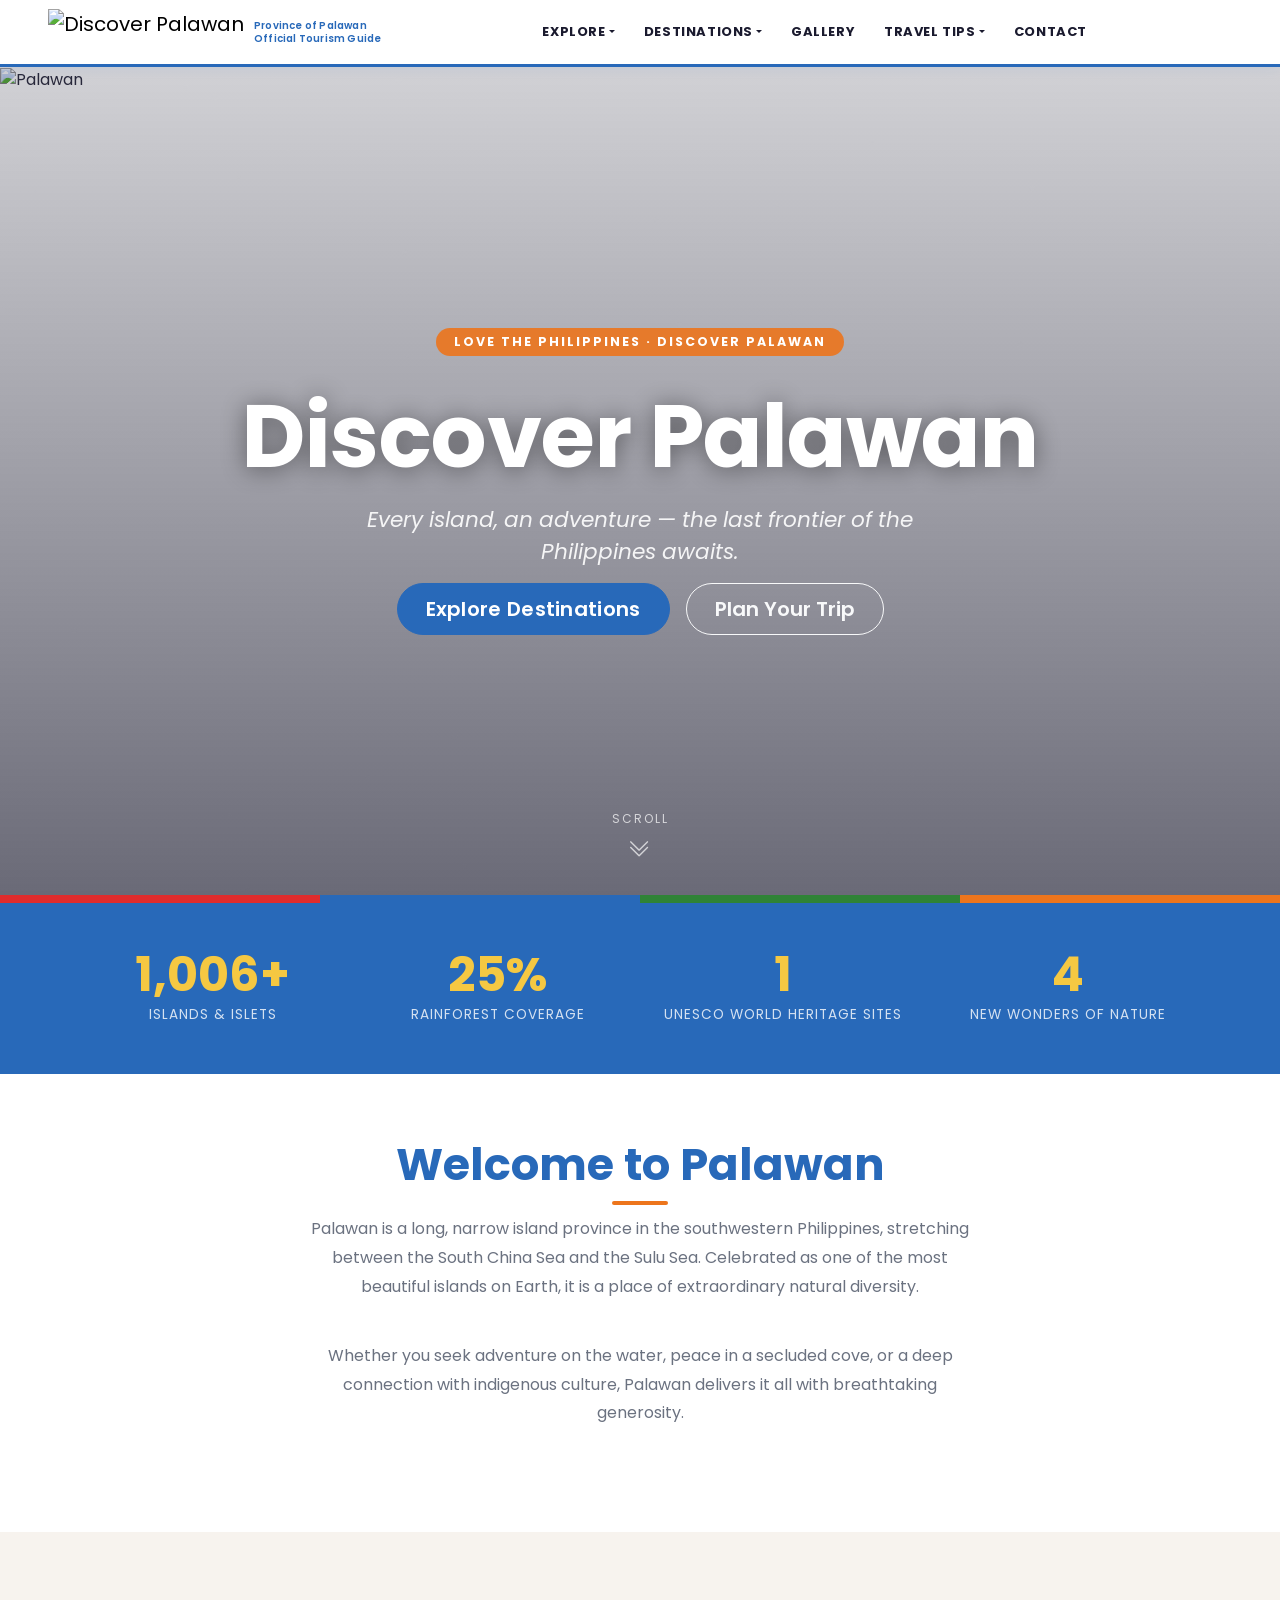
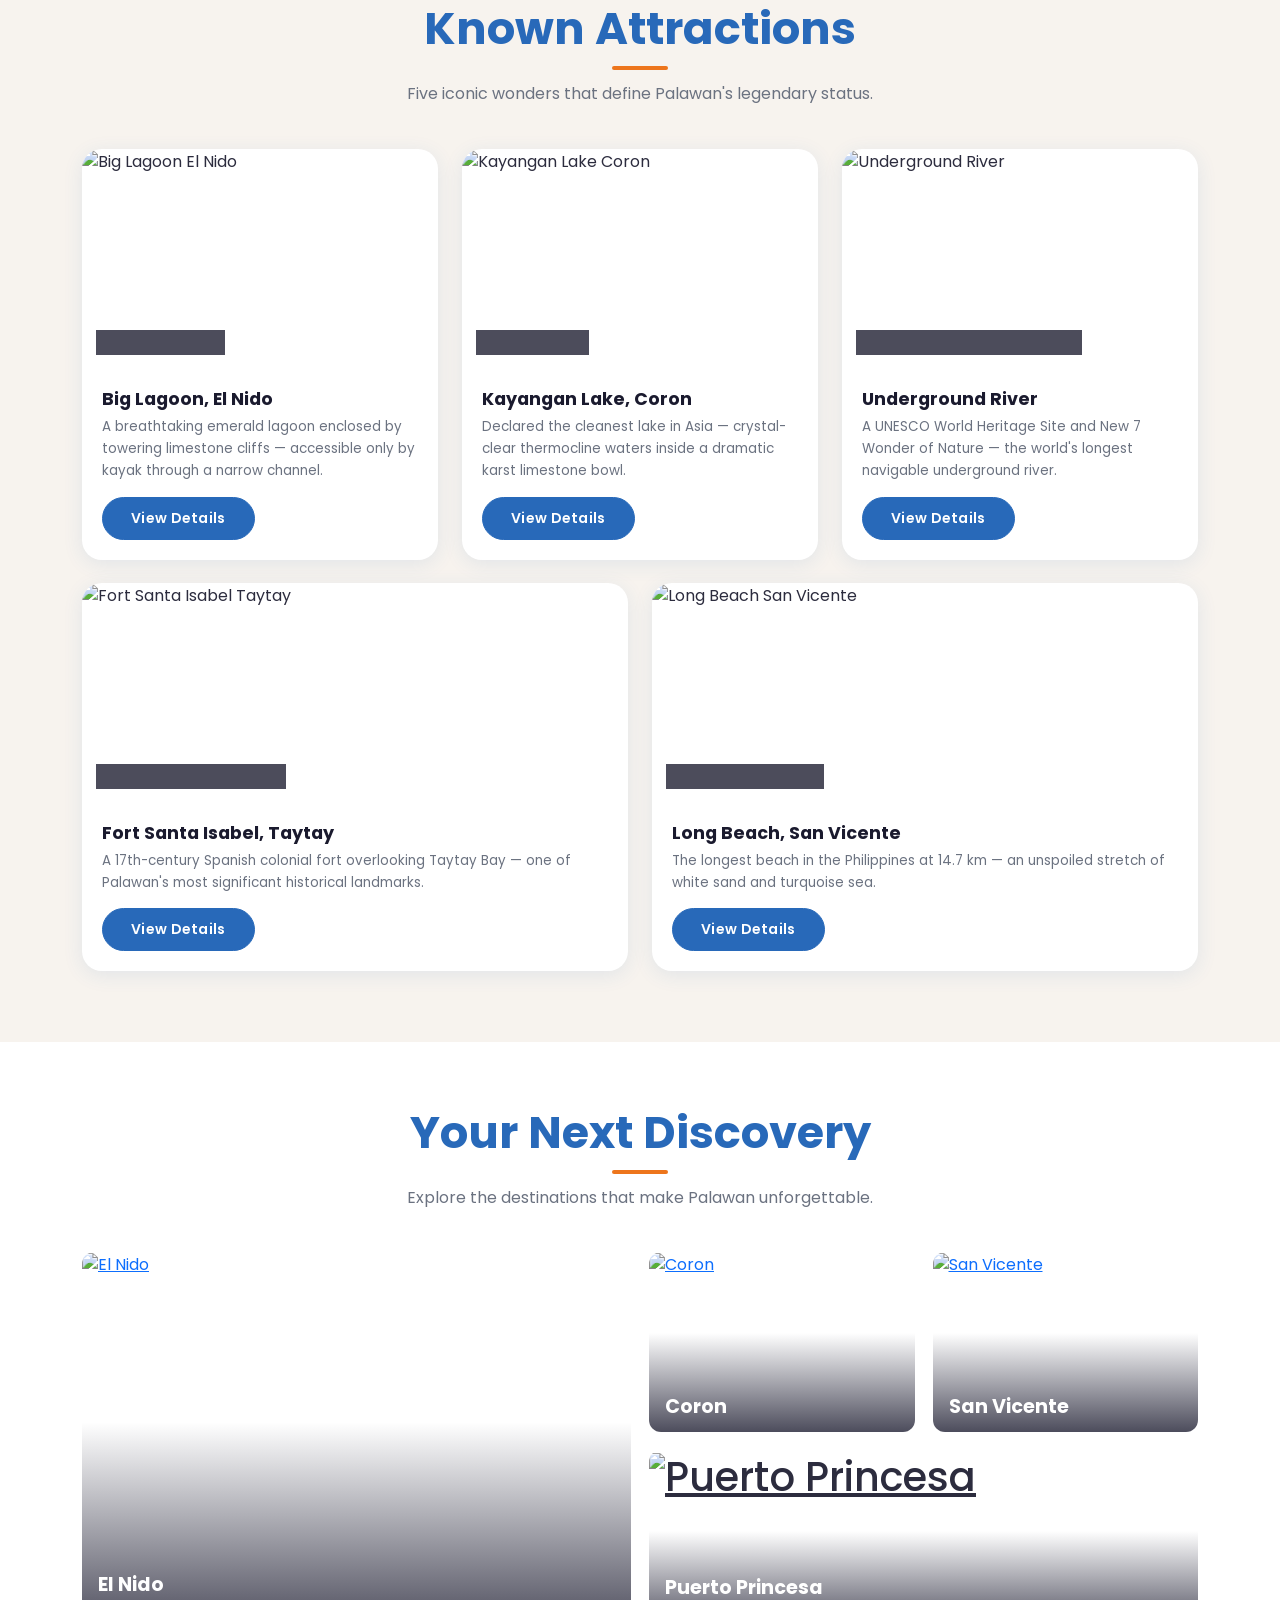
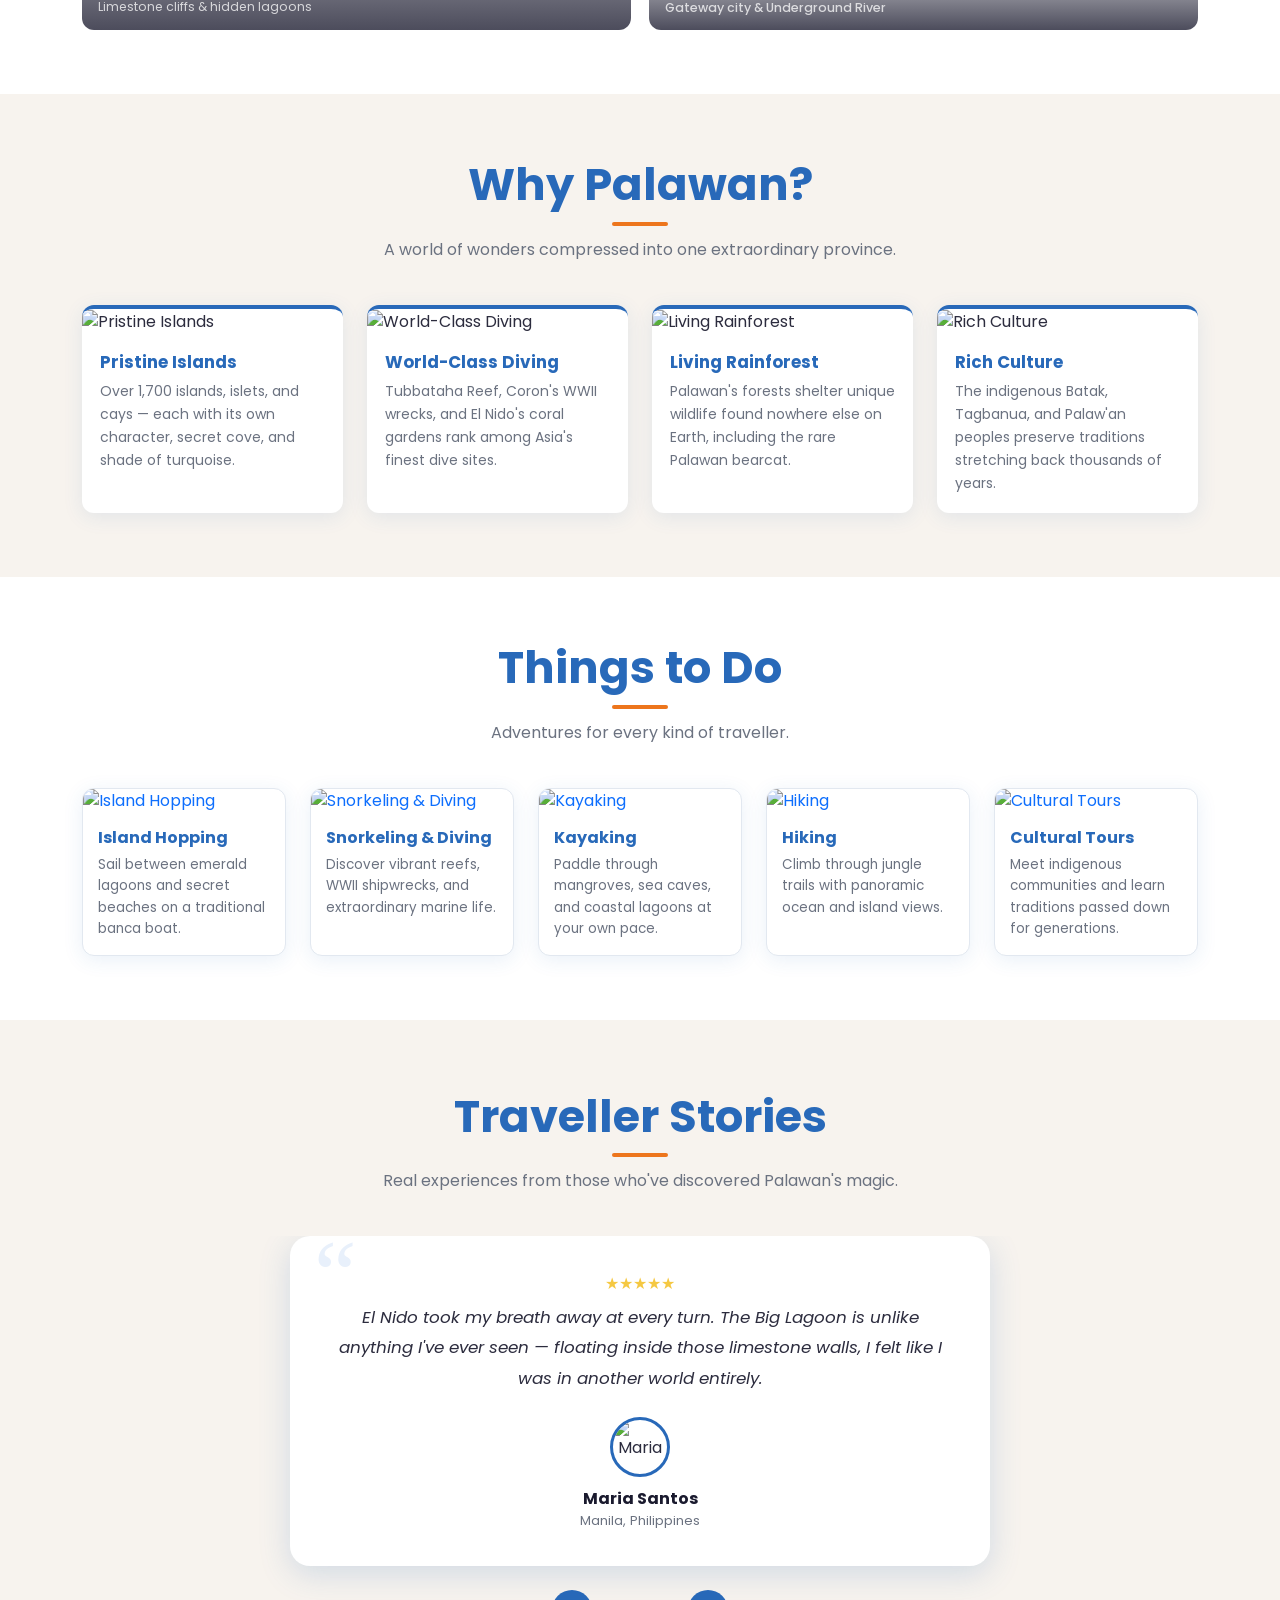
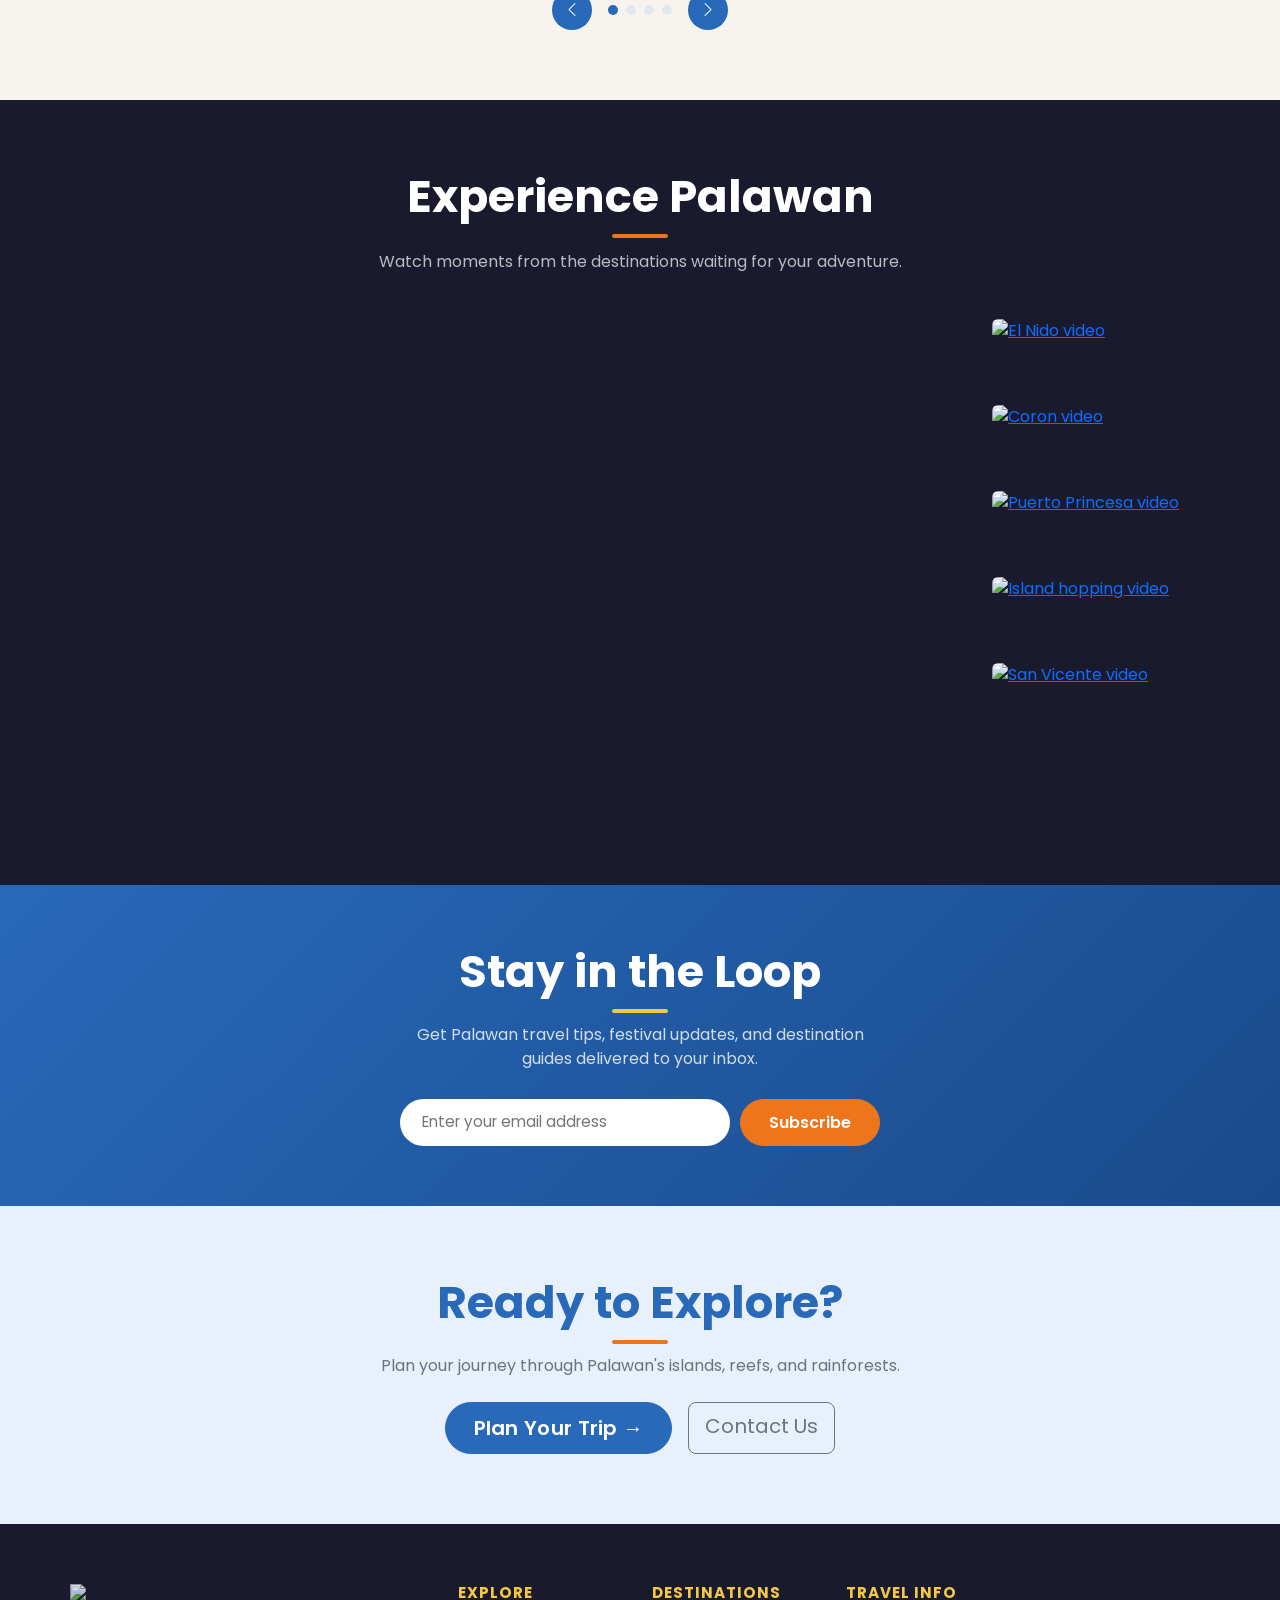
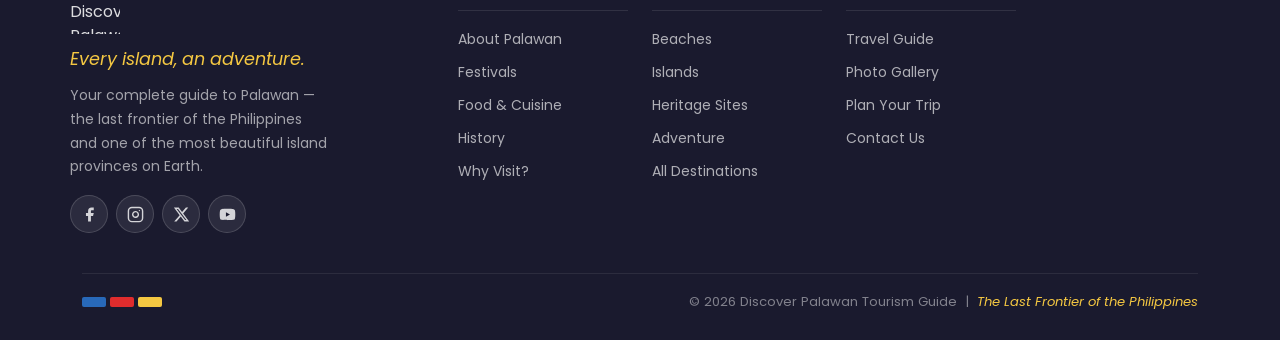
==== index.html @ 5097a426 "ver1 palawan website a static palawan tourism website using bootstrap, css, and js" ====
<!DOCTYPE html>
<html lang="en">
<head>
    <meta charset="UTF-8">
    <meta name="viewport" content="width=device-width, initial-scale=1">
    <meta name="description" content="Discover Palawan — Every island, an adventure. The last frontier of the Philippines.">
    <title>Home — Discover Palawan</title>
    <link rel="icon" type="image/png" href="images/logo.png">
    <!-- Bootstrap 5 -->
    <link href="https://cdn.jsdelivr.net/npm/bootstrap@5.3.3/dist/css/bootstrap.min.css" rel="stylesheet">
    <!-- Bootstrap Icons -->
    <link href="https://cdn.jsdelivr.net/npm/bootstrap-icons@1.11.3/font/bootstrap-icons.min.css" rel="stylesheet">
    <!-- Custom CSS -->
    <link rel="stylesheet" href="css/style.css">
</head>
<body data-page="home">

<!-- Scroll Progress -->
<div id="scroll-progress"></div>

<!-- Loading Screen -->
<div id="page-loader">
    <div class="loader-logo"></div>
    <div class="loader-text">Loading Palawan...</div>
</div>

<!-- Navbar -->
<div id="navbar-placeholder"></div>

<!-- HERO -->
<header class="hero-section" id="home">
    <canvas id="particle-canvas"></canvas>
    <img src="images/header.jpg" alt="Palawan" class="hero-img hero-img-parallax">
    <div class="hero-overlay" style="z-index:3;">
        <span class="hero-slogan">Love the Philippines · Discover Palawan</span>
        <h1>Discover Palawan</h1>
        <p class="hero-subtitle"><em>Every island, an adventure — the last frontier of the Philippines awaits.</em></p>
        <div class="hero-btns d-flex flex-wrap justify-content-center gap-3">
            <a href="destinations.html" class="btn btn-primary btn-lg">Explore Destinations</a>
            <a href="plan-your-trip.html" class="btn btn-outline-light btn-lg">Plan Your Trip</a>
        </div>
    </div>
    <div class="scroll-indicator" style="z-index:3;">
        <span>Scroll</span>
        <i class="bi bi-chevron-double-down"></i>
    </div>
</header>

<div class="pattern-banner"></div>

<!-- STATS -->
<section class="stats-section">
    <div class="container">
        <div class="row g-4">
            <div class="col-6 col-md-3 stat-item fade-in">
                <div class="stat-number"><span class="counter" data-target="1700" data-suffix="+">0</span></div>
                <div class="stat-label">Islands &amp; Islets</div>
            </div>
            <div class="col-6 col-md-3 stat-item fade-in delay-1">
                <div class="stat-number"><span class="counter" data-target="44" data-suffix="%">0</span></div>
                <div class="stat-label">Rainforest Coverage</div>
            </div>
            <div class="col-6 col-md-3 stat-item fade-in delay-2">
                <div class="stat-number"><span class="counter" data-target="2" data-suffix="">0</span></div>
                <div class="stat-label">UNESCO World Heritage Sites</div>
            </div>
            <div class="col-6 col-md-3 stat-item fade-in delay-3">
                <div class="stat-number"><span class="counter" data-target="7" data-suffix="">0</span></div>
                <div class="stat-label">New Wonders of Nature</div>
            </div>
        </div>
    </div>
</section>

<!-- WELCOME -->
<section class="py-5" id="welcome">
    <div class="container py-3">
        <h2 class="section-title slide-up">Welcome to Palawan</h2>
        <p class="section-intro slide-up delay-1">Palawan is a long, narrow island province in the southwestern Philippines, stretching between the South China Sea and the Sulu Sea. Celebrated as one of the most beautiful islands on Earth, it is a place of extraordinary natural diversity.</p>
        <p class="section-intro slide-up delay-2">Whether you seek adventure on the water, peace in a secluded cove, or a deep connection with indigenous culture, Palawan delivers it all with breathtaking generosity.</p>
    </div>
</section>

<!-- KNOWN ATTRACTIONS -->
<section class="attractions-section bg-sand">
    <div class="container">
        <h2 class="section-title slide-up">Known Attractions</h2>
        <p class="section-intro slide-up delay-1">Five iconic wonders that define Palawan's legendary status.</p>
        <div class="row g-4">
            <div class="col-sm-6 col-lg-4 fade-in">
                <div class="attraction-carousel-card tilt-card">
                    <div class="ac-img"><img src="images/el_nido.jpg" alt="Big Lagoon El Nido" loading="lazy"><span class="ac-tag">Island · El Nido</span></div>
                    <div class="ac-body">
                        <h3>Big Lagoon, El Nido</h3>
                        <p>A breathtaking emerald lagoon enclosed by towering limestone cliffs — accessible only by kayak through a narrow channel.</p>
                        <a href="destinations.html" class="btn btn-primary btn-sm">View Details</a>
                    </div>
                </div>
            </div>
            <div class="col-sm-6 col-lg-4 fade-in delay-1">
                <div class="attraction-carousel-card tilt-card">
                    <div class="ac-img"><img src="images/coron.avif" alt="Kayangan Lake Coron" loading="lazy"><span class="ac-tag">Lake · Coron</span></div>
                    <div class="ac-body">
                        <h3>Kayangan Lake, Coron</h3>
                        <p>Declared the cleanest lake in Asia — crystal-clear thermocline waters inside a dramatic karst limestone bowl.</p>
                        <a href="destinations.html" class="btn btn-primary btn-sm">View Details</a>
                    </div>
                </div>
            </div>
            <div class="col-sm-6 col-lg-4 fade-in delay-2">
                <div class="attraction-carousel-card tilt-card">
                    <div class="ac-img"><img src="images/puerto_princesa.webp" alt="Underground River" loading="lazy"><span class="ac-tag">Adventure · Puerto Princesa</span></div>
                    <div class="ac-body">
                        <h3>Underground River</h3>
                        <p>A UNESCO World Heritage Site and New 7 Wonder of Nature — the world's longest navigable underground river.</p>
                        <a href="destinations.html" class="btn btn-primary btn-sm">View Details</a>
                    </div>
                </div>
            </div>
            <div class="col-sm-6 col-lg-6 fade-in delay-1">
                <div class="attraction-carousel-card tilt-card">
                    <div class="ac-img"><img src="images/taytay.webp" alt="Fort Santa Isabel Taytay" loading="lazy"><span class="ac-tag">Historical Site · Taytay</span></div>
                    <div class="ac-body">
                        <h3>Fort Santa Isabel, Taytay</h3>
                        <p>A 17th-century Spanish colonial fort overlooking Taytay Bay — one of Palawan's most significant historical landmarks.</p>
                        <a href="destinations.html" class="btn btn-primary btn-sm">View Details</a>
                    </div>
                </div>
            </div>
            <div class="col-sm-6 col-lg-6 fade-in delay-2">
                <div class="attraction-carousel-card tilt-card">
                    <div class="ac-img"><img src="images/san_vicente.jpg" alt="Long Beach San Vicente" loading="lazy"><span class="ac-tag">Beach · San Vicente</span></div>
                    <div class="ac-body">
                        <h3>Long Beach, San Vicente</h3>
                        <p>The longest beach in the Philippines at 14.7 km — an unspoiled stretch of white sand and turquoise sea.</p>
                        <a href="destinations.html" class="btn btn-primary btn-sm">View Details</a>
                    </div>
                </div>
            </div>
        </div>
    </div>
</section>

<!-- FEATURED GRID -->
<section class="py-5" id="featured">
    <div class="container py-3">
        <h2 class="section-title slide-up">Your Next Discovery</h2>
        <p class="section-intro slide-up delay-1">Explore the destinations that make Palawan unforgettable.</p>
        <div class="featured-grid">
            <a href="destinations.html" class="feat-card big">
                <img src="images/el_nido.jpg" alt="El Nido">
                <div class="card-text"><h3>El Nido</h3><span>Limestone cliffs &amp; hidden lagoons</span></div>
            </a>
            <a href="destinations.html" class="feat-card medium v1">
                <img src="images/coron.avif" alt="Coron">
                <div class="card-text"><h3>Coron</h3></div>
            </a>
            <a href="destinations.html" class="feat-card medium v2">
                <img src="images/san_vicente.jpg" alt="San Vicente">
                <div class="card-text"><h3>San Vicente</h3></div>
            </a>
            <a href="destinations.html" class="feat-card horizontal h1">
                <img src="images/puerto_princesa.webp" alt="Puerto Princesa">
                <div class="card-text"><h3>Puerto Princesa</h3><span>Gateway city &amp; Underground River</span></div>
            </a>
        </div>
    </div>
</section>

<!-- WHY PALAWAN -->
<section class="py-5 bg-sand" id="highlights">
    <div class="container py-3">
        <h2 class="section-title slide-up">Why Palawan?</h2>
        <p class="section-intro slide-up delay-1">A world of wonders compressed into one extraordinary province.</p>
        <div class="row g-4">
            <div class="col-sm-6 col-lg-3 fade-in"><div class="highlight-card"><img src="images/island.jpg" alt="Pristine Islands" loading="lazy"><div class="hc-body"><h3>Pristine Islands</h3><p>Over 1,700 islands, islets, and cays — each with its own character, secret cove, and shade of turquoise.</p></div></div></div>
            <div class="col-sm-6 col-lg-3 fade-in delay-1"><div class="highlight-card"><img src="images/diving.webp" alt="World-Class Diving" loading="lazy"><div class="hc-body"><h3>World-Class Diving</h3><p>Tubbataha Reef, Coron's WWII wrecks, and El Nido's coral gardens rank among Asia's finest dive sites.</p></div></div></div>
            <div class="col-sm-6 col-lg-3 fade-in delay-2"><div class="highlight-card"><img src="images/rainforest.jpg" alt="Living Rainforest" loading="lazy"><div class="hc-body"><h3>Living Rainforest</h3><p>Palawan's forests shelter unique wildlife found nowhere else on Earth, including the rare Palawan bearcat.</p></div></div></div>
            <div class="col-sm-6 col-lg-3 fade-in delay-3"><div class="highlight-card"><img src="images/culture.jpg" alt="Rich Culture" loading="lazy"><div class="hc-body"><h3>Rich Culture</h3><p>The indigenous Batak, Tagbanua, and Palaw'an peoples preserve traditions stretching back thousands of years.</p></div></div></div>
        </div>
    </div>
</section>

<!-- ACTIVITIES -->
<section class="py-5" id="activities">
    <div class="container py-3">
        <h2 class="section-title slide-up">Things to Do</h2>
        <p class="section-intro slide-up delay-1">Adventures for every kind of traveller.</p>
        <div class="row g-4">
            <div class="col-6 col-md-4 col-lg fade-in"><a href="destinations.html?filter=Adventure" class="activity-card"><img src="images/island_hopping.jpg" alt="Island Hopping" loading="lazy"><div class="ac-body"><h3>Island Hopping</h3><p>Sail between emerald lagoons and secret beaches on a traditional banca boat.</p></div></a></div>
            <div class="col-6 col-md-4 col-lg fade-in delay-1"><a href="destinations.html?filter=Adventure" class="activity-card"><img src="images/diving.avif" alt="Snorkeling &amp; Diving" loading="lazy"><div class="ac-body"><h3>Snorkeling &amp; Diving</h3><p>Discover vibrant reefs, WWII shipwrecks, and extraordinary marine life.</p></div></a></div>
            <div class="col-6 col-md-4 col-lg fade-in delay-2"><a href="destinations.html?filter=Adventure" class="activity-card"><img src="images/kayaking.webp" alt="Kayaking" loading="lazy"><div class="ac-body"><h3>Kayaking</h3><p>Paddle through mangroves, sea caves, and coastal lagoons at your own pace.</p></div></a></div>
            <div class="col-6 col-md-4 col-lg fade-in delay-3"><a href="destinations.html?filter=Mountain" class="activity-card"><img src="images/hiking.webp" alt="Hiking" loading="lazy"><div class="ac-body"><h3>Hiking</h3><p>Climb through jungle trails with panoramic ocean and island views.</p></div></a></div>
            <div class="col-6 col-md-4 col-lg fade-in delay-4"><a href="destinations.html?filter=Historical+Site" class="activity-card"><img src="images/cultural_tour.jpg" alt="Cultural Tours" loading="lazy"><div class="ac-body"><h3>Cultural Tours</h3><p>Meet indigenous communities and learn traditions passed down for generations.</p></div></a></div>
        </div>
    </div>
</section>

<!-- TESTIMONIALS -->
<section class="testimonials-section">
    <div class="container">
        <h2 class="section-title slide-up">Traveller Stories</h2>
        <p class="section-intro slide-up delay-1">Real experiences from those who've discovered Palawan's magic.</p>
        <div class="testimonial-slider">
            <div class="testimonial-slide">
                <div class="testimonial-card">
                    <div class="testimonial-stars">★★★★★</div>
                    <p class="testimonial-text">El Nido took my breath away at every turn. The Big Lagoon is unlike anything I've ever seen — floating inside those limestone walls, I felt like I was in another world entirely.</p>
                    <img src="images/header.jpg" alt="Maria" class="testimonial-avatar">
                    <div class="testimonial-author">Maria Santos</div>
                    <div class="testimonial-origin">Manila, Philippines</div>
                </div>
            </div>
            <div class="testimonial-slide">
                <div class="testimonial-card">
                    <div class="testimonial-stars">★★★★★</div>
                    <p class="testimonial-text">Kayangan Lake in Coron exceeded every expectation. The water is so clear you can see 10 metres down. The hike over the cliff to the viewpoint was worth every step.</p>
                    <img src="images/coron.avif" alt="James" class="testimonial-avatar">
                    <div class="testimonial-author">James Wickham</div>
                    <div class="testimonial-origin">Sydney, Australia</div>
                </div>
            </div>
            <div class="testimonial-slide">
                <div class="testimonial-card">
                    <div class="testimonial-stars">★★★★★</div>
                    <p class="testimonial-text">The Underground River is genuinely one of the most awe-inspiring natural wonders I've ever visited. No photo or video does it justice. Add it to your bucket list immediately.</p>
                    <img src="images/puerto_princesa.webp" alt="Sophie" class="testimonial-avatar">
                    <div class="testimonial-author">Sophie Lefèvre</div>
                    <div class="testimonial-origin">Paris, France</div>
                </div>
            </div>
            <div class="testimonial-slide">
                <div class="testimonial-card">
                    <div class="testimonial-stars">★★★★★</div>
                    <p class="testimonial-text">Long Beach in San Vicente is the most beautiful beach I've ever walked. 14 km of white sand and almost nobody there. Palawan is a treasure that the world is only just discovering.</p>
                    <img src="images/san_vicente.jpg" alt="Carlos" class="testimonial-avatar">
                    <div class="testimonial-author">Carlos Mendez</div>
                    <div class="testimonial-origin">Madrid, Spain</div>
                </div>
            </div>
            <!-- Controls -->
            <div class="slider-controls">
                <button class="slider-btn slider-prev"><i class="bi bi-chevron-left"></i></button>
                <div class="testimonial-dots">
                    <div class="testimonial-dot"></div>
                    <div class="testimonial-dot"></div>
                    <div class="testimonial-dot"></div>
                    <div class="testimonial-dot"></div>
                </div>
                <button class="slider-btn slider-next"><i class="bi bi-chevron-right"></i></button>
            </div>
        </div>
    </div>
</section>

<!-- VIDEO SECTION -->
<section class="video-section">
    <div class="container">
        <h2 class="section-title slide-up">Experience Palawan</h2>
        <p class="section-intro slide-up delay-1">Watch moments from the destinations waiting for your adventure.</p>
        <div class="video-wrapper px-3 px-lg-0">
            <iframe class="main-video" src="https://www.youtube.com/embed/bmHrdsNvsYY"
                frameborder="0" allow="autoplay; encrypted-media" allowfullscreen></iframe>
            <div class="video-thumbs">
                <a href="https://www.youtube.com/watch?v=pHFEgAgs-N8" target="_blank"><img src="images/el_nido.jpg" alt="El Nido video"></a>
                <a href="https://www.youtube.com/watch?v=3ViuVJqPmMs" target="_blank"><img src="images/coron.avif" alt="Coron video"></a>
                <a href="https://www.youtube.com/watch?v=Q0EGsMvFUgE" target="_blank"><img src="images/puerto_princesa.webp" alt="Puerto Princesa video"></a>
                <a href="https://www.youtube.com/watch?v=eLmkQ7n8V2U" target="_blank"><img src="images/island_hopping.jpg" alt="Island hopping video"></a>
                <a href="https://www.youtube.com/watch?v=XGZk4OUhF-Q" target="_blank"><img src="images/san_vicente.jpg" alt="San Vicente video"></a>
            </div>
        </div>
    </div>
</section>

<!-- NEWSLETTER -->
<section class="newsletter-section">
    <div class="container">
        <h2 class="section-title white slide-up">Stay in the Loop</h2>
        <p class="slide-up delay-1">Get Palawan travel tips, festival updates, and destination guides delivered to your inbox.</p>
        <form class="newsletter-form slide-up delay-2" id="newsletter-form">
            <input type="email" placeholder="Enter your email address" required>
            <button type="submit" class="btn btn-sunset">Subscribe</button>
        </form>
    </div>
</section>

<!-- CTA -->
<section class="cta-section">
    <div class="container">
        <h2 class="section-title slide-up">Ready to Explore?</h2>
        <p class="slide-up delay-1">Plan your journey through Palawan's islands, reefs, and rainforests.</p>
        <div class="d-flex flex-wrap justify-content-center gap-3 slide-up delay-2">
            <a href="plan-your-trip.html" class="btn btn-primary btn-lg">Plan Your Trip →</a>
            <a href="contact.html" class="btn btn-outline-secondary btn-lg">Contact Us</a>
        </div>
    </div>
</section>

<!-- Scroll to Top -->
<button id="scroll-top" title="Back to top"><i class="bi bi-arrow-up"></i></button>

<!-- Footer -->
<div id="footer-placeholder"></div>

<!-- Bootstrap JS -->
<script src="https://cdn.jsdelivr.net/npm/bootstrap@5.3.3/dist/js/bootstrap.bundle.min.js"></script>
<!-- Data -->
<script src="js/data.js"></script>
<!-- Components -->
<script src="js/components.js"></script>
<!-- Main Script -->
<script src="js/script.js"></script>
</body>
</html>
---- css/style.css ----
/* ============================================================
   DISCOVER PALAWAN — Complete Custom Stylesheet
   css/style.css
   ============================================================ */

@import url('https://fonts.googleapis.com/css2?family=Poppins:wght@300;400;500;600;700&family=Open+Sans:wght@300;400;600&display=swap');

/* ============================================================
   CSS VARIABLES
   ============================================================ */
:root {
    --ocean:         #2869b9;
    --ocean-dark:    #1a4a8c;
    --ocean-light:   #e8f0fb;
    --forest:        #2f8336;
    --coral:         #e02c2d;
    --sunset:        #ed751c;
    --sunset-light:  #fef2e8;
    --sand:          #f7f3ee;
    --dark:          #1a1a2e;
    --text:          #2c2c3e;
    --muted:         #6b7280;
    --border:        #e2e8f0;
    --gold:          #f5c842;
    --glass:         rgba(255,255,255,0.12);
    --glass-border:  rgba(255,255,255,0.25);
    --radius:        12px;
    --radius-lg:     20px;
    --shadow:        0 4px 20px rgba(40,104,185,0.1);
    --shadow-md:     0 8px 32px rgba(40,104,185,0.18);
    --shadow-lg:     0 16px 48px rgba(40,104,185,0.22);
    --transition:    0.3s ease;
    --font-heading:  'Poppins', Georgia, serif;
    --font-body:     'Poppins', 'Open Sans', sans-serif;
}

/* ============================================================
   RESET & BASE
   ============================================================ */
*, *::before, *::after { box-sizing: border-box; }

html { scroll-behavior: smooth; }

body {
    font-family: var(--font-body);
    color: var(--text);
    background: #ffffff;
    overflow-x: hidden;
}

h1, h2, h3, h4, h5, h6 {
    font-family: var(--font-heading);
    font-weight: 700;
}

img { max-width: 100%; }

/* ============================================================
   LOADING SCREEN
   ============================================================ */
#page-loader {
    position: fixed;
    inset: 0;
    background: var(--dark);
    z-index: 9999;
    display: flex;
    flex-direction: column;
    align-items: center;
    justify-content: center;
    transition: opacity 0.5s ease, visibility 0.5s ease;
}

#page-loader.loader-hidden {
    opacity: 0;
    visibility: hidden;
}

.loader-logo {
    width: 70px;
    height: 70px;
    border-radius: 50%;
    border: 3px solid rgba(255,255,255,0.1);
    border-top-color: var(--sunset);
    animation: spin 1s linear infinite;
    margin-bottom: 20px;
}

.loader-text {
    color: rgba(255,255,255,0.8);
    font-size: 0.9rem;
    letter-spacing: 3px;
    text-transform: uppercase;
    animation: pulse 1.5s ease infinite;
}

@keyframes spin { to { transform: rotate(360deg); } }
@keyframes pulse { 0%, 100% { opacity: 0.5; } 50% { opacity: 1; } }

/* ============================================================
   SCROLL PROGRESS BAR
   ============================================================ */
#scroll-progress {
    position: fixed;
    top: 0;
    left: 0;
    height: 3px;
    background: linear-gradient(90deg, var(--coral), var(--sunset), var(--ocean));
    z-index: 9998;
    width: 0%;
    transition: width 0.1s linear;
}

/* ============================================================
   SCROLL TO TOP
   ============================================================ */
#scroll-top {
    position: fixed;
    bottom: 30px;
    right: 30px;
    width: 46px;
    height: 46px;
    background: var(--ocean);
    color: #fff;
    border: none;
    border-radius: 50%;
    font-size: 1.2rem;
    cursor: pointer;
    z-index: 999;
    opacity: 0;
    visibility: hidden;
    transform: translateY(10px);
    transition: all var(--transition);
    box-shadow: 0 4px 14px rgba(40,104,185,0.35);
}

#scroll-top.visible {
    opacity: 1;
    visibility: visible;
    transform: translateY(0);
}

#scroll-top:hover {
    background: var(--coral);
    transform: translateY(-3px);
}

/* ============================================================
   SCROLL ANIMATIONS
   ============================================================ */
.fade-in { opacity: 0; transform: translateY(30px); transition: opacity 0.7s ease, transform 0.7s ease; }
.slide-up { opacity: 0; transform: translateY(50px); transition: opacity 0.7s ease, transform 0.7s ease; }
.slide-left { opacity: 0; transform: translateX(-40px); transition: opacity 0.7s ease, transform 0.7s ease; }
.slide-right { opacity: 0; transform: translateX(40px); transition: opacity 0.7s ease, transform 0.7s ease; }

.fade-in.animated,
.slide-up.animated,
.slide-left.animated,
.slide-right.animated { opacity: 1; transform: none; }

.delay-1 { transition-delay: 0.1s; }
.delay-2 { transition-delay: 0.2s; }
.delay-3 { transition-delay: 0.3s; }
.delay-4 { transition-delay: 0.4s; }
.delay-5 { transition-delay: 0.5s; }

/* ============================================================
   BOOTSTRAP OVERRIDES
   ============================================================ */
.btn-primary {
    background: var(--ocean);
    border-color: var(--ocean);
    font-weight: 600;
    border-radius: 40px;
    padding: 10px 28px;
    transition: all var(--transition);
    letter-spacing: 0.3px;
}

.btn-primary:hover, .btn-primary:focus {
    background: var(--ocean-dark);
    border-color: var(--ocean-dark);
    transform: translateY(-2px);
    box-shadow: 0 8px 20px rgba(40,104,185,0.3);
}

.btn-outline-light {
    border-radius: 40px;
    padding: 10px 28px;
    font-weight: 600;
    transition: all var(--transition);
}
.btn-outline-light:hover { transform: translateY(-2px); }

.btn-coral {
    background: var(--coral);
    border-color: var(--coral);
    color: #fff;
    font-weight: 600;
    border-radius: 40px;
    padding: 10px 28px;
    transition: all var(--transition);
}
.btn-coral:hover {
    background: #c0211f;
    color: #fff;
    transform: translateY(-2px);
}

.btn-sunset {
    background: var(--sunset);
    border-color: var(--sunset);
    color: #fff;
    font-weight: 600;
    border-radius: 40px;
    padding: 10px 28px;
    transition: all var(--transition);
}
.btn-sunset:hover {
    background: #d4640f;
    color: #fff;
    transform: translateY(-2px);
}

/* ============================================================
   NAVBAR
   ============================================================ */
.navbar {
    background: #ffffff !important;
    border-bottom: 3px solid var(--ocean);
    box-shadow: 0 2px 12px rgba(40,104,185,0.08);
    padding: 0 1.5rem;
    min-height: 65px;
    transition: all 0.3s ease;
    z-index: 1030;
}

.navbar.navbar-scrolled {
    box-shadow: 0 4px 20px rgba(40,104,185,0.15);
    min-height: 58px;
}

.navbar-brand {
    display: flex;
    align-items: center;
    gap: 10px;
    text-decoration: none;
}

.navbar-brand .logo { height: 46px; width: auto; }

.logo-official {
    display: flex;
    flex-direction: column;
    line-height: 1.3;
}

.logo-official span {
    font-size: 10px;
    font-weight: 600;
    color: var(--ocean);
    letter-spacing: 0.2px;
    white-space: nowrap;
    font-family: var(--font-body);
}

.navbar .nav-link {
    font-family: var(--font-body);
    font-size: 13px;
    font-weight: 700;
    color: var(--dark) !important;
    text-transform: uppercase;
    letter-spacing: 0.6px;
    padding: 1.4rem 0.9rem !important;
    white-space: nowrap;
    transition: color var(--transition);
}

.navbar .nav-link:hover,
.navbar .nav-link:focus,
.navbar .nav-link.active { color: var(--ocean) !important; }

.navbar .dropdown-menu {
    border: none;
    border-top: 3px solid var(--ocean);
    border-radius: 0 0 var(--radius) var(--radius);
    box-shadow: var(--shadow-md);
    padding: 8px 0;
    min-width: 210px;
    animation: dropFade 0.2s ease;
}

@keyframes dropFade {
    from { opacity: 0; transform: translateY(-8px); }
    to { opacity: 1; transform: translateY(0); }
}

.navbar .dropdown-item {
    font-size: 13.5px;
    font-family: var(--font-body);
    color: var(--text);
    padding: 9px 18px;
    transition: background var(--transition), color var(--transition), padding-left var(--transition);
}

.navbar .dropdown-item:hover {
    background: var(--ocean-light);
    color: var(--ocean);
    padding-left: 24px;
}

.dropdown-heading {
    font-size: 10px;
    font-weight: 700;
    text-transform: uppercase;
    letter-spacing: 1.2px;
    color: var(--ocean);
    padding: 10px 18px 4px;
    pointer-events: none;
}

.navbar-toggler {
    border: none;
    outline: none;
    box-shadow: none !important;
}

/* ============================================================
   SECTION DEFAULTS
   ============================================================ */
.section-title {
    font-family: var(--font-heading);
    font-size: clamp(1.8rem, 3.5vw, 3rem);
    color: var(--ocean);
    text-align: center;
    margin-bottom: 10px;
    position: relative;
    font-weight: 700;
}

.section-title::after {
    content: "";
    display: block;
    width: 56px;
    height: 4px;
    border-radius: 2px;
    background: var(--sunset);
    margin: 10px auto 0;
}

.section-title.white { color: #fff; }
.section-title.white::after { background: var(--gold); }

.section-intro {
    text-align: center;
    color: var(--muted);
    font-size: 1rem;
    max-width: 680px;
    margin: 0 auto 40px;
    line-height: 1.8;
}

.section-intro.white { color: rgba(255,255,255,0.8); }

.bg-sand { background-color: var(--sand); }
.bg-ocean { background-color: var(--ocean); }
.bg-ocean-dark { background-color: var(--ocean-dark); }
.bg-dark-custom { background-color: var(--dark); }

/* ============================================================
   HERO — MAIN (index page)
   ============================================================ */
.hero-section {
    position: relative;
    height: 92vh;
    min-height: 540px;
    overflow: hidden;
}

.hero-section .hero-img,
.hero-img-parallax {
    width: 100%;
    height: 115%;
    object-fit: cover;
    object-position: center;
    will-change: transform;
}

.hero-section .hero-overlay {
    position: absolute;
    inset: 0;
    background: linear-gradient(to bottom,
        rgba(26,26,46,0.2) 0%,
        rgba(26,26,46,0.65) 100%);
    display: flex;
    flex-direction: column;
    align-items: center;
    justify-content: center;
    text-align: center;
    padding: 0 20px;
    z-index: 2;
}

#particle-canvas {
    position: absolute;
    inset: 0;
    width: 100%;
    height: 100%;
    z-index: 1;
    pointer-events: none;
}

.hero-section .hero-overlay h1 {
    font-family: var(--font-heading);
    font-size: clamp(2.8rem, 7vw, 5.5rem);
    color: #ffffff;
    text-shadow: 0 2px 24px rgba(0,0,0,0.45);
    margin-bottom: 14px;
    letter-spacing: -0.5px;
    animation: heroTitleIn 1s ease both;
}

.hero-subtitle {
    font-size: clamp(1rem, 2.5vw, 1.35rem);
    color: rgba(255,255,255,0.9);
    font-style: italic;
    max-width: 600px;
    margin-bottom: 14px;
    animation: heroTitleIn 1s ease 0.2s both;
}

.hero-slogan {
    display: inline-block;
    background: rgba(237,117,28,0.9);
    color: #fff;
    font-size: 0.78rem;
    font-weight: 700;
    letter-spacing: 2px;
    text-transform: uppercase;
    padding: 5px 18px;
    border-radius: 40px;
    margin-bottom: 28px;
    animation: heroTitleIn 1s ease 0.1s both;
}

.hero-btns { animation: heroTitleIn 1s ease 0.4s both; }

.scroll-indicator {
    position: absolute;
    bottom: 28px;
    left: 50%;
    transform: translateX(-50%);
    z-index: 3;
    display: flex;
    flex-direction: column;
    align-items: center;
    gap: 6px;
    color: rgba(255,255,255,0.7);
    font-size: 0.75rem;
    letter-spacing: 2px;
    text-transform: uppercase;
    animation: bounceDown 2s ease infinite;
}

.scroll-indicator i { font-size: 1.4rem; }

@keyframes heroTitleIn {
    from { opacity: 0; transform: translateY(30px); }
    to { opacity: 1; transform: translateY(0); }
}

@keyframes bounceDown {
    0%, 100% { transform: translateX(-50%) translateY(0); }
    50% { transform: translateX(-50%) translateY(8px); }
}

/* ============================================================
   HERO — INNER PAGES
   ============================================================ */
.page-hero {
    position: relative;
    height: 380px;
    overflow: hidden;
    display: flex;
    align-items: flex-end;
    justify-content: center;
    padding-bottom: 40px;
}

.page-hero img {
    position: absolute;
    inset: 0;
    width: 100%;
    height: 100%;
    object-fit: cover;
}

.page-hero::after {
    content: "";
    position: absolute;
    inset: 0;
    background: linear-gradient(to top, rgba(26,26,46,0.8) 0%, rgba(26,26,46,0.25) 60%);
}

.page-hero-content {
    position: relative;
    z-index: 2;
    text-align: center;
    color: #fff;
}

.page-hero-content h1 {
    font-size: clamp(2rem, 5vw, 3.5rem);
    margin-bottom: 8px;
    text-shadow: 0 2px 14px rgba(0,0,0,0.5);
}

.page-hero-content p {
    font-size: 1.05rem;
    color: rgba(255,255,255,0.85);
    max-width: 600px;
    margin: 0 auto;
}

.page-breadcrumb {
    display: flex;
    justify-content: center;
    gap: 8px;
    font-size: 0.8rem;
    color: rgba(255,255,255,0.7);
    margin-top: 10px;
    flex-wrap: wrap;
}

.page-breadcrumb a { color: rgba(255,255,255,0.7); text-decoration: none; }
.page-breadcrumb a:hover { color: var(--gold); }
.page-breadcrumb span { color: var(--gold); }

/* ============================================================
   PATTERN BANNER
   ============================================================ */
.pattern-banner {
    width: 100%;
    height: 8px;
    background: linear-gradient(90deg,
        var(--coral) 0%, var(--coral) 25%,
        var(--ocean) 25%, var(--ocean) 50%,
        var(--forest) 50%, var(--forest) 75%,
        var(--sunset) 75%, var(--sunset) 100%);
}

/* ============================================================
   STATS SECTION
   ============================================================ */
.stats-section {
    background: var(--ocean);
    padding: 48px 0;
    color: #fff;
}

.stat-item { text-align: center; }

.stat-number {
    font-family: var(--font-heading);
    font-size: clamp(2rem, 4vw, 3rem);
    font-weight: 700;
    color: var(--gold);
    line-height: 1;
    margin-bottom: 6px;
}

.stat-label {
    font-size: 0.85rem;
    color: rgba(255,255,255,0.8);
    text-transform: uppercase;
    letter-spacing: 1px;
}

/* ============================================================
   FEATURED GRID
   ============================================================ */
.featured-grid {
    display: grid;
    grid-template-columns: repeat(4, 1fr);
    grid-auto-rows: 180px;
    gap: 18px;
    grid-auto-flow: dense;
}

.featured-grid .feat-card { width: 100%; height: 100%; position: relative; overflow: hidden; border-radius: var(--radius); }
.featured-grid .big { grid-column: span 2; grid-row: span 2; }
.featured-grid .vertical { grid-row: span 2; }
.featured-grid .horizontal { grid-column: span 2; }
.featured-grid .feat-card img { width: 100%; height: 100%; object-fit: cover; transition: transform 0.5s ease; }
.featured-grid .feat-card:hover img { transform: scale(1.06); }

.feat-card img { width: 100%; height: 100%; object-fit: cover; transition: transform 0.5s ease; }
.feat-card:hover img { transform: scale(1.06); }

.feat-card::after {
    content: "";
    position: absolute;
    inset: 0;
    background: linear-gradient(to top, rgba(26,26,46,0.78) 0%, transparent 55%);
}

.feat-card .card-text {
    position: absolute;
    bottom: 0; left: 0; right: 0;
    z-index: 2;
    padding: 18px 16px 14px;
    color: #fff;
}

.feat-card .card-text h3 { font-family: var(--font-heading); font-size: 1.2rem; margin: 0; }
.feat-card .card-text span { display: block; font-size: 0.78rem; color: rgba(255,255,255,0.75); margin-top: 2px; }

/* ============================================================
   HIGHLIGHT CARDS
   ============================================================ */
.highlight-card {
    background: #fff;
    border-radius: var(--radius);
    overflow: hidden;
    border-top: 4px solid var(--ocean);
    box-shadow: var(--shadow);
    transition: transform var(--transition), box-shadow var(--transition);
    height: 100%;
}

.highlight-card:hover { transform: translateY(-6px); box-shadow: var(--shadow-md); }
.highlight-card img { width: 100%; height: 180px; object-fit: cover; }
.highlight-card .hc-body { padding: 18px; }
.highlight-card .hc-body h3 { font-family: var(--font-heading); font-size: 1.05rem; color: var(--ocean); margin-bottom: 8px; }
.highlight-card .hc-body p { font-size: 0.875rem; color: var(--muted); line-height: 1.65; margin: 0; }

/* ============================================================
   ACTIVITY CARDS
   ============================================================ */
.activity-card {
    background: #fff;
    border-radius: var(--radius);
    overflow: hidden;
    border: 1px solid var(--border);
    box-shadow: var(--shadow);
    display: block;
    text-decoration: none;
    transition: transform var(--transition), box-shadow var(--transition);
    height: 100%;
}

.activity-card:hover { transform: translateY(-5px); box-shadow: var(--shadow-md); }
.activity-card img { width: 100%; height: 175px; object-fit: cover; }
.activity-card .ac-body { padding: 15px; }
.activity-card .ac-body h3 { font-family: var(--font-heading); font-size: 1rem; color: var(--ocean); margin-bottom: 6px; }
.activity-card .ac-body p { font-size: 0.84rem; color: var(--muted); line-height: 1.6; margin: 0; }

/* ============================================================
   DESTINATION CARDS (Destinations page — dynamic)
   ============================================================ */
.dest-card {
    background: #fff;
    border-radius: var(--radius-lg);
    overflow: hidden;
    box-shadow: var(--shadow);
    transition: transform 0.15s ease, box-shadow var(--transition);
    height: 100%;
    display: flex;
    flex-direction: column;
}

.dest-card:hover { box-shadow: var(--shadow-lg); }

.dest-card-img-wrap {
    position: relative;
    overflow: hidden;
    height: 220px;
}

.dest-card-img-wrap img {
    width: 100%;
    height: 100%;
    object-fit: cover;
    transition: transform 0.5s ease;
}

.dest-card:hover .dest-card-img-wrap img { transform: scale(1.07); }

.dest-badge {
    position: absolute;
    top: 14px;
    right: 14px;
    background: var(--ocean);
    color: #fff;
    font-size: 0.72rem;
    font-weight: 700;
    padding: 4px 12px;
    border-radius: 40px;
    letter-spacing: 0.5px;
    text-transform: uppercase;
}

.dest-card-body { padding: 20px; flex: 1; display: flex; flex-direction: column; }
.dest-card-location { font-size: 0.78rem; color: var(--muted); margin-bottom: 6px; display: flex; align-items: center; gap: 4px; }
.dest-card-location i { color: var(--coral); }
.dest-card-title { font-family: var(--font-heading); font-size: 1.15rem; color: var(--dark); margin-bottom: 8px; }
.dest-card-desc { font-size: 0.85rem; color: var(--muted); line-height: 1.65; flex: 1; }

/* Tilt card wrapper */
.tilt-card-wrapper { perspective: 1000px; }
.tilt-card { transform-style: preserve-3d; will-change: transform; }

/* ============================================================
   FILTER BUTTONS
   ============================================================ */
.filter-bar {
    display: flex;
    flex-wrap: wrap;
    gap: 10px;
    justify-content: center;
    margin-bottom: 30px;
}

.filter-btn {
    background: #fff;
    border: 2px solid var(--border);
    border-radius: 40px;
    padding: 8px 22px;
    font-size: 0.85rem;
    font-weight: 600;
    color: var(--text);
    cursor: pointer;
    transition: all var(--transition);
    font-family: var(--font-body);
}

.filter-btn:hover,
.filter-btn.active {
    background: var(--ocean);
    border-color: var(--ocean);
    color: #fff;
    transform: translateY(-2px);
}

/* Search bar */
.search-wrap {
    max-width: 500px;
    margin: 0 auto 32px;
    position: relative;
}

.search-wrap input {
    width: 100%;
    padding: 13px 20px 13px 50px;
    border: 2px solid var(--border);
    border-radius: 40px;
    font-size: 0.95rem;
    font-family: var(--font-body);
    outline: none;
    transition: border-color var(--transition), box-shadow var(--transition);
}

.search-wrap input:focus {
    border-color: var(--ocean);
    box-shadow: 0 0 0 3px rgba(40,104,185,0.12);
}

.search-wrap .search-icon {
    position: absolute;
    left: 18px;
    top: 50%;
    transform: translateY(-50%);
    color: var(--muted);
    font-size: 1.1rem;
}

.result-count {
    text-align: center;
    font-size: 0.85rem;
    color: var(--muted);
    margin-bottom: 20px;
}

/* ============================================================
   DESTINATION MODAL
   ============================================================ */
#dest-modal .modal-content {
    border: none;
    border-radius: var(--radius-lg);
    overflow: hidden;
}

#dest-modal .modal-img {
    width: 100%;
    height: 280px;
    object-fit: cover;
}

#dest-modal .modal-body { padding: 28px; }

.modal-dest-title {
    font-family: var(--font-heading);
    font-size: 1.8rem;
    color: var(--dark);
    margin-bottom: 4px;
}

.modal-location-row {
    display: flex;
    align-items: center;
    gap: 10px;
    margin-bottom: 16px;
    flex-wrap: wrap;
}

.modal-location-badge {
    display: flex;
    align-items: center;
    gap: 5px;
    font-size: 0.85rem;
    color: var(--muted);
}

.modal-cat-badge {
    font-size: 0.75rem;
    font-weight: 700;
    padding: 3px 12px;
    border-radius: 40px;
    background: var(--ocean-light);
    color: var(--ocean);
    text-transform: uppercase;
    letter-spacing: 0.5px;
}

.modal-section-label {
    font-size: 0.75rem;
    font-weight: 700;
    text-transform: uppercase;
    letter-spacing: 1px;
    color: var(--ocean);
    margin-bottom: 6px;
    margin-top: 18px;
}

.activity-tag {
    display: inline-flex;
    align-items: center;
    gap: 5px;
    background: var(--sand);
    border-radius: 40px;
    padding: 4px 12px;
    font-size: 0.8rem;
    color: var(--text);
    margin: 3px;
}

.activity-tag i { color: var(--forest); font-size: 0.75rem; }

.info-row {
    display: grid;
    grid-template-columns: 1fr 1fr;
    gap: 12px;
    margin-top: 16px;
}

.info-row-item {
    background: var(--sand);
    border-radius: var(--radius);
    padding: 12px 14px;
}

.info-row-item .label { font-size: 0.72rem; font-weight: 700; color: var(--ocean); text-transform: uppercase; letter-spacing: 0.5px; }
.info-row-item .value { font-size: 0.88rem; color: var(--text); margin-top: 3px; }

/* ============================================================
   GALLERY PAGE
   ============================================================ */
.gallery-grid {
    columns: 4;
    column-gap: 14px;
}

.gallery-item {
    break-inside: avoid;
    margin-bottom: 14px;
    border-radius: var(--radius);
    overflow: hidden;
    cursor: pointer;
    position: relative;
    display: block;
}

.gallery-item img {
    width: 100%;
    display: block;
    transition: transform 0.4s ease, filter 0.4s ease;
}

.gallery-item::after {
    content: "\F4C5";
    font-family: "bootstrap-icons";
    position: absolute;
    inset: 0;
    background: rgba(26,26,46,0.5);
    color: #fff;
    font-size: 2rem;
    display: flex;
    align-items: center;
    justify-content: center;
    opacity: 0;
    transition: opacity 0.3s ease;
}

.gallery-item:hover::after { opacity: 1; }
.gallery-item:hover img { transform: scale(1.04); filter: brightness(0.85); }

/* LIGHTBOX */
#gallery-lightbox {
    position: fixed;
    inset: 0;
    background: rgba(10,10,20,0.95);
    z-index: 9999;
    display: none;
    align-items: center;
    justify-content: center;
}

#gallery-lightbox.active { display: flex; }

.lightbox-inner {
    position: relative;
    max-width: 90vw;
    max-height: 90vh;
    text-align: center;
}

#lightbox-img {
    max-width: 100%;
    max-height: 80vh;
    object-fit: contain;
    border-radius: var(--radius);
    box-shadow: 0 20px 60px rgba(0,0,0,0.8);
}

#lightbox-caption {
    color: rgba(255,255,255,0.75);
    font-size: 0.9rem;
    margin-top: 14px;
}

.lightbox-btn {
    position: absolute;
    top: 50%;
    transform: translateY(-50%);
    background: rgba(255,255,255,0.15);
    border: 2px solid rgba(255,255,255,0.3);
    color: #fff;
    width: 48px;
    height: 48px;
    border-radius: 50%;
    font-size: 1.2rem;
    cursor: pointer;
    display: flex;
    align-items: center;
    justify-content: center;
    transition: all var(--transition);
}

.lightbox-btn:hover { background: var(--ocean); border-color: var(--ocean); }
#lightbox-prev { left: -70px; }
#lightbox-next { right: -70px; }

#lightbox-close {
    position: absolute;
    top: -50px;
    right: 0;
    background: rgba(255,255,255,0.15);
    border: 2px solid rgba(255,255,255,0.3);
    color: #fff;
    width: 40px;
    height: 40px;
    border-radius: 50%;
    font-size: 1.2rem;
    cursor: pointer;
    display: flex;
    align-items: center;
    justify-content: center;
    transition: all var(--transition);
}

#lightbox-close:hover { background: var(--coral); border-color: var(--coral); }

/* ============================================================
   FESTIVALS PAGE
   ============================================================ */
.festival-card {
    background: #fff;
    border-radius: var(--radius-lg);
    overflow: hidden;
    box-shadow: var(--shadow);
    transition: transform var(--transition), box-shadow var(--transition);
    height: 100%;
    display: flex;
    flex-direction: column;
}

.festival-card:hover { transform: translateY(-6px); box-shadow: var(--shadow-lg); }

.festival-card-img {
    position: relative;
    height: 240px;
    overflow: hidden;
}

.festival-card-img img { width: 100%; height: 100%; object-fit: cover; transition: transform 0.5s ease; }
.festival-card:hover .festival-card-img img { transform: scale(1.06); }

.festival-month {
    position: absolute;
    top: 16px;
    left: 16px;
    background: var(--coral);
    color: #fff;
    font-size: 0.78rem;
    font-weight: 700;
    padding: 5px 14px;
    border-radius: 40px;
    text-transform: uppercase;
    letter-spacing: 1px;
}

.festival-card-body { padding: 22px; flex: 1; }
.festival-card-body h3 { font-family: var(--font-heading); font-size: 1.2rem; color: var(--dark); margin-bottom: 6px; }
.festival-location { font-size: 0.8rem; color: var(--muted); margin-bottom: 12px; display: flex; align-items: center; gap: 4px; }
.festival-location i { color: var(--coral); }

/* ============================================================
   FOOD PAGE
   ============================================================ */
.food-card-new {
    background: #fff;
    border-radius: var(--radius-lg);
    overflow: hidden;
    box-shadow: var(--shadow);
    transition: transform var(--transition), box-shadow var(--transition);
    height: 100%;
    display: flex;
    flex-direction: column;
}

.food-card-new:hover { transform: translateY(-6px); box-shadow: var(--shadow-lg); }

.food-card-new img {
    width: 100%;
    height: 200px;
    object-fit: cover;
    transition: transform 0.4s ease;
}

.food-card-new:hover img { transform: scale(1.04); }

.food-card-new .food-body { padding: 20px; flex: 1; }
.food-card-new .food-body h3 { font-family: var(--font-heading); font-size: 1.1rem; color: var(--ocean); margin-bottom: 6px; }
.food-card-new .food-body p { font-size: 0.86rem; color: var(--muted); line-height: 1.65; margin: 0; }
.food-card-new .food-where { font-size: 0.8rem; color: var(--sunset); font-weight: 600; margin-top: 10px; display: flex; align-items: center; gap: 5px; }

/* ============================================================
   TRAVEL TIPS PAGE
   ============================================================ */
.tip-card {
    background: #fff;
    border-radius: var(--radius);
    padding: 24px;
    border-left: 5px solid var(--ocean);
    box-shadow: var(--shadow);
    height: 100%;
    transition: transform var(--transition);
}

.tip-card:hover { transform: translateY(-4px); }
.tip-card h3 { font-family: var(--font-heading); color: var(--ocean); font-size: 1.05rem; margin-bottom: 10px; }
.tip-card p { font-size: 0.875rem; color: var(--muted); line-height: 1.65; margin: 0; }

/* ============================================================
   CONTACT / INQUIRY FORM
   ============================================================ */
.contact-section { padding: 70px 0; background: var(--sand); }

.form-card {
    background: #fff;
    border-radius: var(--radius-lg);
    padding: 40px;
    box-shadow: var(--shadow-md);
}

.form-control, .form-select {
    border: 1.5px solid var(--border);
    border-radius: var(--radius) !important;
    font-family: var(--font-body);
    font-size: 0.95rem;
    color: var(--text);
    transition: border-color var(--transition), box-shadow var(--transition);
    padding: 11px 16px;
}

.form-control:focus, .form-select:focus {
    border-color: var(--ocean);
    box-shadow: 0 0 0 3px rgba(40,104,185,0.12);
}

.form-label {
    font-size: 0.82rem;
    font-weight: 700;
    color: var(--ocean);
    text-transform: uppercase;
    letter-spacing: 0.5px;
    margin-bottom: 6px;
}

.invalid-feedback { font-size: 0.8rem; }

/* Contact info sidebar */
.contact-info-card {
    background: var(--ocean);
    border-radius: var(--radius-lg);
    padding: 32px;
    color: #fff;
    height: 100%;
}

.contact-info-card h3 { font-family: var(--font-heading); color: var(--gold); margin-bottom: 20px; }

.contact-info-item {
    display: flex;
    align-items: flex-start;
    gap: 14px;
    margin-bottom: 20px;
}

.contact-info-item i { font-size: 1.3rem; color: var(--gold); flex-shrink: 0; margin-top: 2px; }
.contact-info-item strong { display: block; font-size: 0.8rem; text-transform: uppercase; letter-spacing: 0.5px; opacity: 0.7; margin-bottom: 3px; }
.contact-info-item p { margin: 0; font-size: 0.9rem; line-height: 1.5; }

/* ============================================================
   VIDEO SECTION
   ============================================================ */
.video-section { background-color: var(--dark); padding: 70px 0; color: #fff; }
.video-section .section-title { color: #fff; }
.video-section .section-intro { color: rgba(255,255,255,0.7); }

.video-wrapper {
    display: grid;
    grid-template-columns: 1fr 200px;
    gap: 14px;
    max-width: 1100px;
    margin: 0 auto;
}

.main-video { width: 100%; aspect-ratio: 16/9; border-radius: var(--radius); border: none; }

.video-thumbs { display: flex; flex-direction: column; gap: 10px; }

.video-thumbs a {
    display: block;
    border-radius: 8px;
    overflow: hidden;
    border: 2px solid transparent;
    transition: border-color var(--transition), transform var(--transition);
}

.video-thumbs a:hover { border-color: var(--sunset); transform: scale(1.03); }
.video-thumbs img { width: 100%; height: 72px; object-fit: cover; display: block; }

/* ============================================================
   TESTIMONIALS
   ============================================================ */
.testimonials-section { padding: 70px 0; background: var(--sand); }

.testimonial-slider { position: relative; overflow: hidden; }

.testimonial-slide {
    display: none;
    animation: slideIn 0.5s ease;
}

.testimonial-slide.active { display: block; }

@keyframes slideIn { from { opacity: 0; transform: translateX(30px); } to { opacity: 1; transform: translateX(0); } }

.testimonial-card {
    background: #fff;
    border-radius: var(--radius-lg);
    padding: 36px;
    box-shadow: var(--shadow-md);
    max-width: 700px;
    margin: 0 auto;
    text-align: center;
    position: relative;
}

.testimonial-card::before {
    content: "\201C";
    font-family: Georgia, serif;
    font-size: 6rem;
    color: var(--ocean-light);
    position: absolute;
    top: -10px;
    left: 24px;
    line-height: 1;
}

.testimonial-text { font-size: 1.05rem; line-height: 1.8; color: var(--text); font-style: italic; margin-bottom: 24px; }
.testimonial-avatar { width: 60px; height: 60px; border-radius: 50%; object-fit: cover; margin: 0 auto 10px; border: 3px solid var(--ocean); display: block; }
.testimonial-author { font-weight: 700; color: var(--dark); }
.testimonial-origin { font-size: 0.82rem; color: var(--muted); }
.testimonial-stars { color: var(--gold); margin-bottom: 6px; }

.slider-controls {
    display: flex;
    justify-content: center;
    align-items: center;
    gap: 16px;
    margin-top: 24px;
}

.slider-btn {
    background: var(--ocean);
    color: #fff;
    border: none;
    width: 40px;
    height: 40px;
    border-radius: 50%;
    font-size: 1rem;
    cursor: pointer;
    transition: all var(--transition);
}

.slider-btn:hover { background: var(--coral); transform: scale(1.08); }

.testimonial-dots { display: flex; gap: 8px; }
.testimonial-dot { width: 10px; height: 10px; border-radius: 50%; background: var(--border); cursor: pointer; transition: background var(--transition); }
.testimonial-dot.active { background: var(--ocean); }

/* ============================================================
   NEWSLETTER
   ============================================================ */
.newsletter-section {
    background: linear-gradient(135deg, var(--ocean) 0%, var(--ocean-dark) 100%);
    padding: 60px 0;
    text-align: center;
    color: #fff;
}

.newsletter-section h2 { color: #fff; }
.newsletter-section p { color: rgba(255,255,255,0.8); max-width: 480px; margin: 0 auto 28px; }

.newsletter-form { display: flex; gap: 10px; max-width: 480px; margin: 0 auto; flex-wrap: wrap; justify-content: center; }

.newsletter-form input {
    flex: 1;
    min-width: 220px;
    padding: 12px 22px;
    border: none;
    border-radius: 40px;
    font-size: 0.95rem;
    outline: none;
}

/* ============================================================
   CTA SECTION
   ============================================================ */
.cta-section { background-color: var(--ocean-light); padding: 70px 0; text-align: center; }
.cta-section .section-title { color: var(--ocean); }
.cta-section p { color: var(--muted); max-width: 580px; margin: 0 auto 24px; }

/* ============================================================
   ITINERARIES
   ============================================================ */
.itineraries-section { padding: 70px 0; background-color: var(--sand); }

.itinerary-card {
    border-radius: var(--radius);
    overflow: hidden;
    background: #fff;
    box-shadow: var(--shadow);
    height: 100%;
    transition: transform var(--transition), box-shadow var(--transition);
    display: block;
    text-decoration: none;
}

.itinerary-card:hover { transform: translateY(-5px); box-shadow: var(--shadow-md); }
.itinerary-card img { width: 100%; height: 170px; object-fit: cover; display: block; }
.itinerary-card .it-body { padding: 14px 16px; }
.itinerary-card .it-body p { font-size: 0.88rem; font-weight: 600; color: var(--ocean); margin: 0; line-height: 1.5; }

/* ============================================================
   ABOUT PAGE
   ============================================================ */
.about-grid {
    display: grid;
    grid-template-columns: 1fr 1fr;
    gap: 60px;
    align-items: center;
}

.about-img-stack { position: relative; }
.about-img-stack .img-main {
    width: 100%;
    height: 420px;
    object-fit: cover;
    border-radius: var(--radius-lg);
    box-shadow: var(--shadow-lg);
}
.about-img-stack .img-inset {
    position: absolute;
    bottom: -24px;
    right: -24px;
    width: 200px;
    height: 160px;
    object-fit: cover;
    border-radius: var(--radius);
    border: 5px solid #fff;
    box-shadow: var(--shadow-md);
}

.about-content h2 { font-family: var(--font-heading); color: var(--ocean); font-size: clamp(1.6rem, 3vw, 2.4rem); margin-bottom: 16px; }
.about-content p { color: var(--muted); line-height: 1.85; margin-bottom: 16px; }

.why-list { list-style: none; padding: 0; }
.why-list li {
    padding: 10px 0 10px 30px;
    position: relative;
    color: var(--text);
    font-size: 0.95rem;
    border-bottom: 1px solid var(--border);
}
.why-list li:last-child { border-bottom: none; }
.why-list li::before { content: "✦"; position: absolute; left: 0; color: var(--sunset); font-size: 0.9rem; }

/* ============================================================
   KNOWN ATTRACTIONS CAROUSEL (home)
   ============================================================ */
.attractions-section { padding: 70px 0; }

.attraction-carousel-card {
    background: #fff;
    border-radius: var(--radius-lg);
    overflow: hidden;
    box-shadow: var(--shadow);
    transition: transform var(--transition), box-shadow var(--transition);
    height: 100%;
}

.attraction-carousel-card:hover { transform: translateY(-6px); box-shadow: var(--shadow-lg); }

.attraction-carousel-card .ac-img {
    height: 220px;
    overflow: hidden;
    position: relative;
}

.attraction-carousel-card .ac-img img { width: 100%; height: 100%; object-fit: cover; transition: transform 0.5s ease; }
.attraction-carousel-card:hover .ac-img img { transform: scale(1.07); }

.attraction-carousel-card .ac-img .ac-tag {
    position: absolute;
    bottom: 14px;
    left: 14px;
    background: rgba(26,26,46,0.78);
    color: #fff;
    font-size: 0.72rem;
    padding: 4px 12px;
    border-radius: 40px;
    font-weight: 600;
    letter-spacing: 0.5px;
    text-transform: uppercase;
    backdrop-filter: blur(4px);
}

.attraction-carousel-card .ac-body { padding: 20px; }
.attraction-carousel-card .ac-body h3 { font-family: var(--font-heading); font-size: 1.1rem; color: var(--dark); margin-bottom: 6px; }
.attraction-carousel-card .ac-body p { font-size: 0.84rem; color: var(--muted); line-height: 1.65; margin-bottom: 14px; }

/* ============================================================
   SOCIAL ICONS
   ============================================================ */
.social-icon {
    display: inline-flex;
    align-items: center;
    justify-content: center;
    width: 38px;
    height: 38px;
    border-radius: 50%;
    background: rgba(40,104,185,0.1);
    border: 1.5px solid rgba(40,104,185,0.25);
    color: var(--ocean);
    transition: all var(--transition);
    text-decoration: none;
}

.social-icon svg { width: 17px; height: 17px; }
.social-icon:hover { background: var(--ocean); border-color: var(--ocean); color: #fff; transform: translateY(-3px); }

/* ============================================================
   FOOTER
   ============================================================ */
.page-footer { background: var(--dark); color: #fff; font-family: var(--font-body); }
.footer-top { padding: 60px 0 40px; }

.footer-brand { display: flex; flex-direction: column; gap: 12px; }
.footer-logo { height: 50px; width: 50px; opacity: 0.85; }
.footer-tagline { font-family: var(--font-heading); font-style: italic; font-size: 1.1rem; color: var(--gold); margin: 0; }
.footer-desc { font-size: 0.875rem; color: rgba(255,255,255,0.6); line-height: 1.7; margin: 0; max-width: 260px; }

.footer-socials { display: flex; gap: 10px; flex-wrap: wrap; margin-top: 4px; }
.footer-socials .social-icon { background: rgba(255,255,255,0.08); border-color: rgba(255,255,255,0.15); color: rgba(255,255,255,0.8); }
.footer-socials .social-icon:hover { background: var(--ocean); border-color: var(--ocean); color: #fff; }

.footer-col h4 {
    font-family: var(--font-heading);
    font-size: 0.95rem;
    color: var(--gold);
    margin-bottom: 16px;
    padding-bottom: 8px;
    border-bottom: 1px solid rgba(255,255,255,0.1);
    text-transform: uppercase;
    letter-spacing: 1px;
}

.footer-col ul { list-style: none; padding: 0; margin: 0; display: flex; flex-direction: column; gap: 9px; }
.footer-col ul li a { color: rgba(255,255,255,0.65); font-size: 0.875rem; text-decoration: none; display: inline-block; transition: all var(--transition); }
.footer-col ul li a:hover { color: #fff; padding-left: 5px; }

.footer-divider { height: 1px; background: rgba(255,255,255,0.08); }

.footer-bottom { padding: 18px 0 28px; display: flex; align-items: center; justify-content: space-between; flex-wrap: wrap; gap: 12px; }
.footer-bottom p { font-size: 0.82rem; color: rgba(255,255,255,0.45); margin: 0; }
.footer-bottom em { color: var(--gold); }

.footer-flags { display: flex; gap: 4px; }
.flag-stripe { width: 24px; height: 10px; border-radius: 2px; }
.flag-ph-stripe-blue { background: var(--ocean); }
.flag-ph-stripe-red { background: var(--coral); }
.flag-ph-stripe-gold { background: var(--gold); }

/* ============================================================
   GLASSMORPHISM ELEMENTS
   ============================================================ */
.glass-card {
    background: var(--glass);
    backdrop-filter: blur(12px);
    -webkit-backdrop-filter: blur(12px);
    border: 1px solid var(--glass-border);
    border-radius: var(--radius-lg);
    padding: 24px;
}

.glass-dark {
    background: rgba(26,26,46,0.7);
    backdrop-filter: blur(12px);
    -webkit-backdrop-filter: blur(12px);
    border: 1px solid rgba(255,255,255,0.1);
    border-radius: var(--radius-lg);
    padding: 24px;
}

/* ============================================================
   FLOATING ANIMATION
   ============================================================ */
.float-anim { animation: float 4s ease-in-out infinite; }
@keyframes float { 0%, 100% { transform: translateY(0); } 50% { transform: translateY(-14px); } }

/* ============================================================
   GRADIENT ANIMATED BACKGROUNDS
   ============================================================ */
.grad-animated {
    background: linear-gradient(-45deg, var(--ocean-dark), var(--ocean), var(--forest), var(--ocean-dark));
    background-size: 400% 400%;
    animation: gradShift 10s ease infinite;
}

@keyframes gradShift { 0%, 100% { background-position: 0% 50%; } 50% { background-position: 100% 50%; } }

/* ============================================================
   RESPONSIVE
   ============================================================ */
@media (max-width: 1100px) {
    .gallery-grid { columns: 3; }
}

@media (max-width: 992px) {
    .featured-grid { grid-template-columns: 1fr 1fr; grid-template-rows: 260px 220px 220px; }
    .feat-card.big { grid-column: 1/3; grid-row: 1; }
    .feat-card.v1 { grid-column: 1; grid-row: 2; }
    .feat-card.v2 { grid-column: 2; grid-row: 2; }
    .feat-card.h1 { grid-column: 1/3; grid-row: 3; }

    .video-wrapper { grid-template-columns: 1fr; }
    .video-thumbs { flex-direction: row; overflow-x: auto; }
    .video-thumbs a { flex-shrink: 0; width: 140px; }
    .video-thumbs img { height: 88px; }

    .about-grid { grid-template-columns: 1fr; }
    .about-img-stack .img-inset { display: none; }

    #lightbox-prev { left: -50px; }
    #lightbox-next { right: -50px; }
}

@media (max-width: 768px) {
    .gallery-grid { columns: 2; }
    .info-row { grid-template-columns: 1fr; }
    #lightbox-prev { left: 0; top: auto; bottom: -60px; transform: none; }
    #lightbox-next { right: 0; top: auto; bottom: -60px; transform: none; }
}

@media (max-width: 576px) {
    .hero-section { height: 70vh; }
    .hero-section .hero-overlay h1 { font-size: 2.2rem; }
    .gallery-grid { columns: 1; }

    .featured-grid { grid-template-columns: 1fr; grid-template-rows: 280px 220px 220px 220px; }
    .feat-card.big { grid-column: 1; grid-row: 1; }
    .feat-card.v1 { grid-column: 1; grid-row: 2; }
    .feat-card.v2 { grid-column: 1; grid-row: 3; }
    .feat-card.h1 { grid-column: 1; grid-row: 4; }

    .newsletter-form { flex-direction: column; }
    .newsletter-form input { width: 100%; }
}
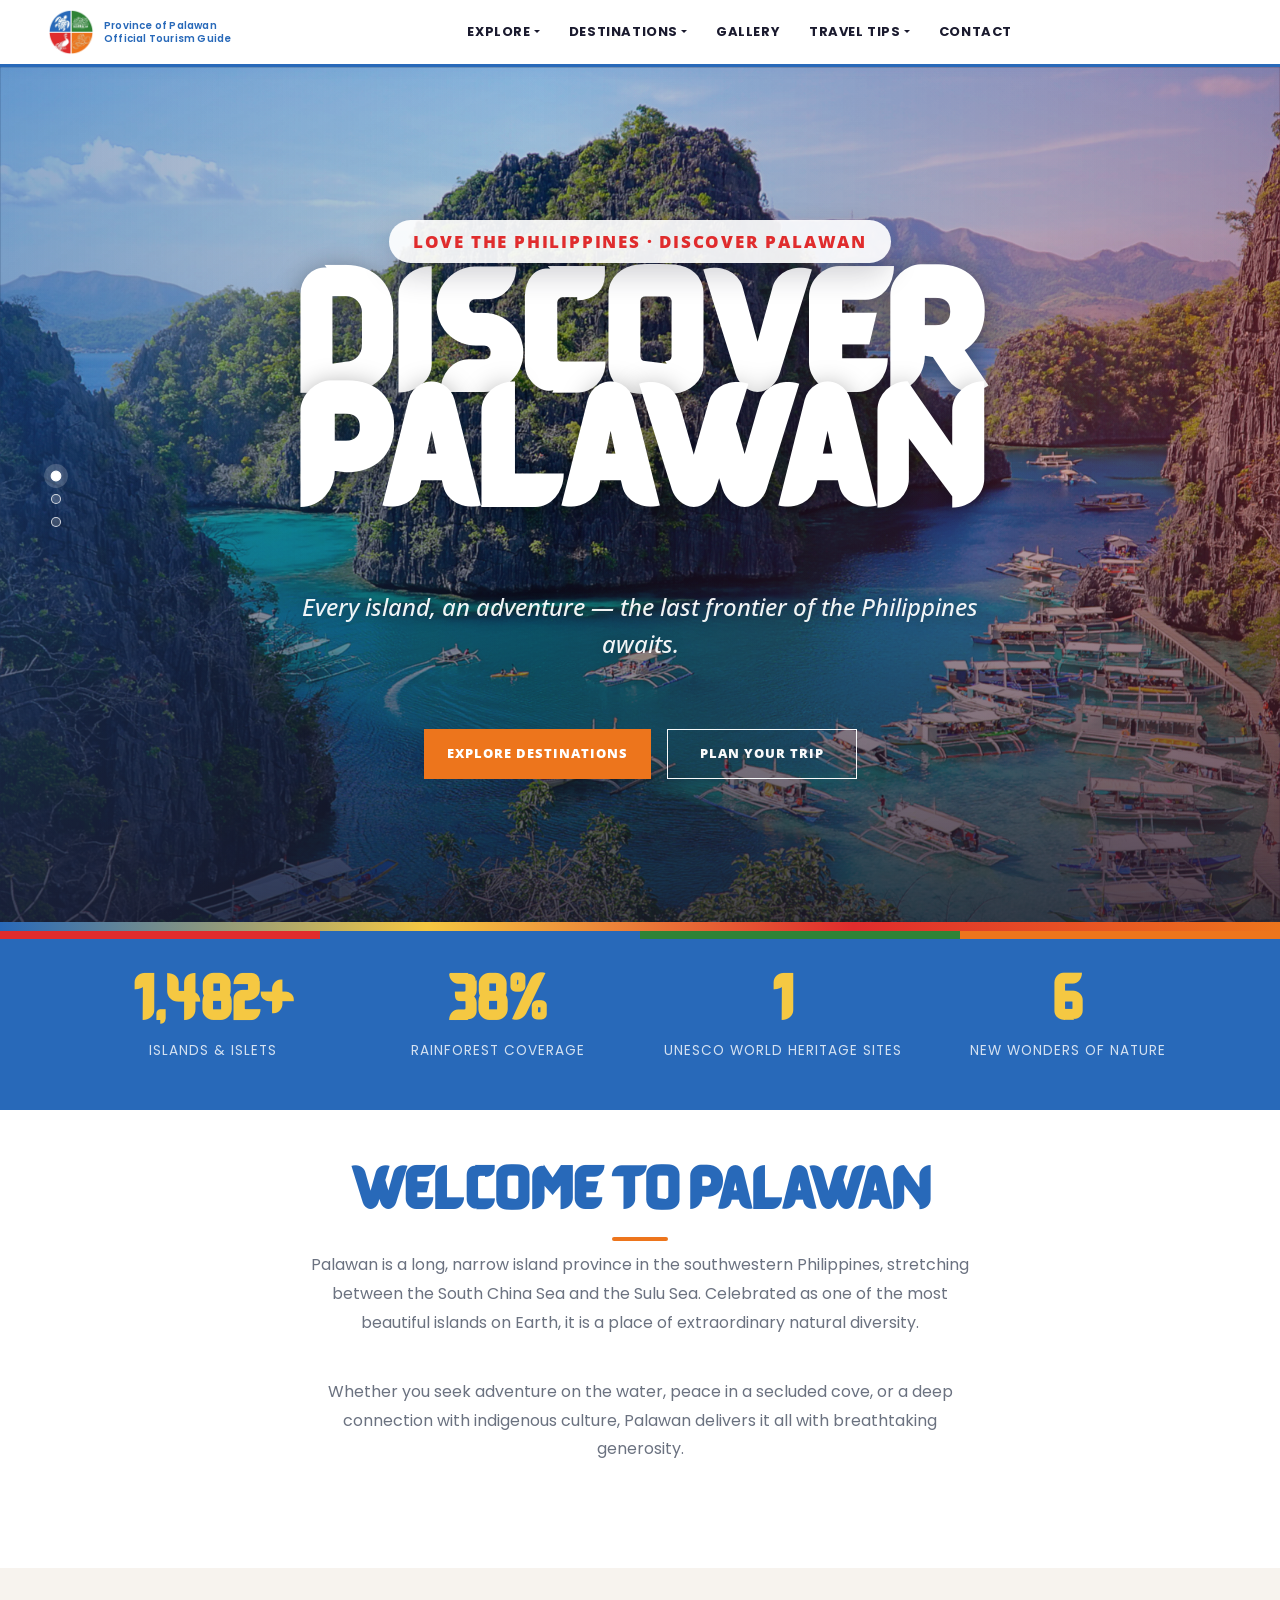
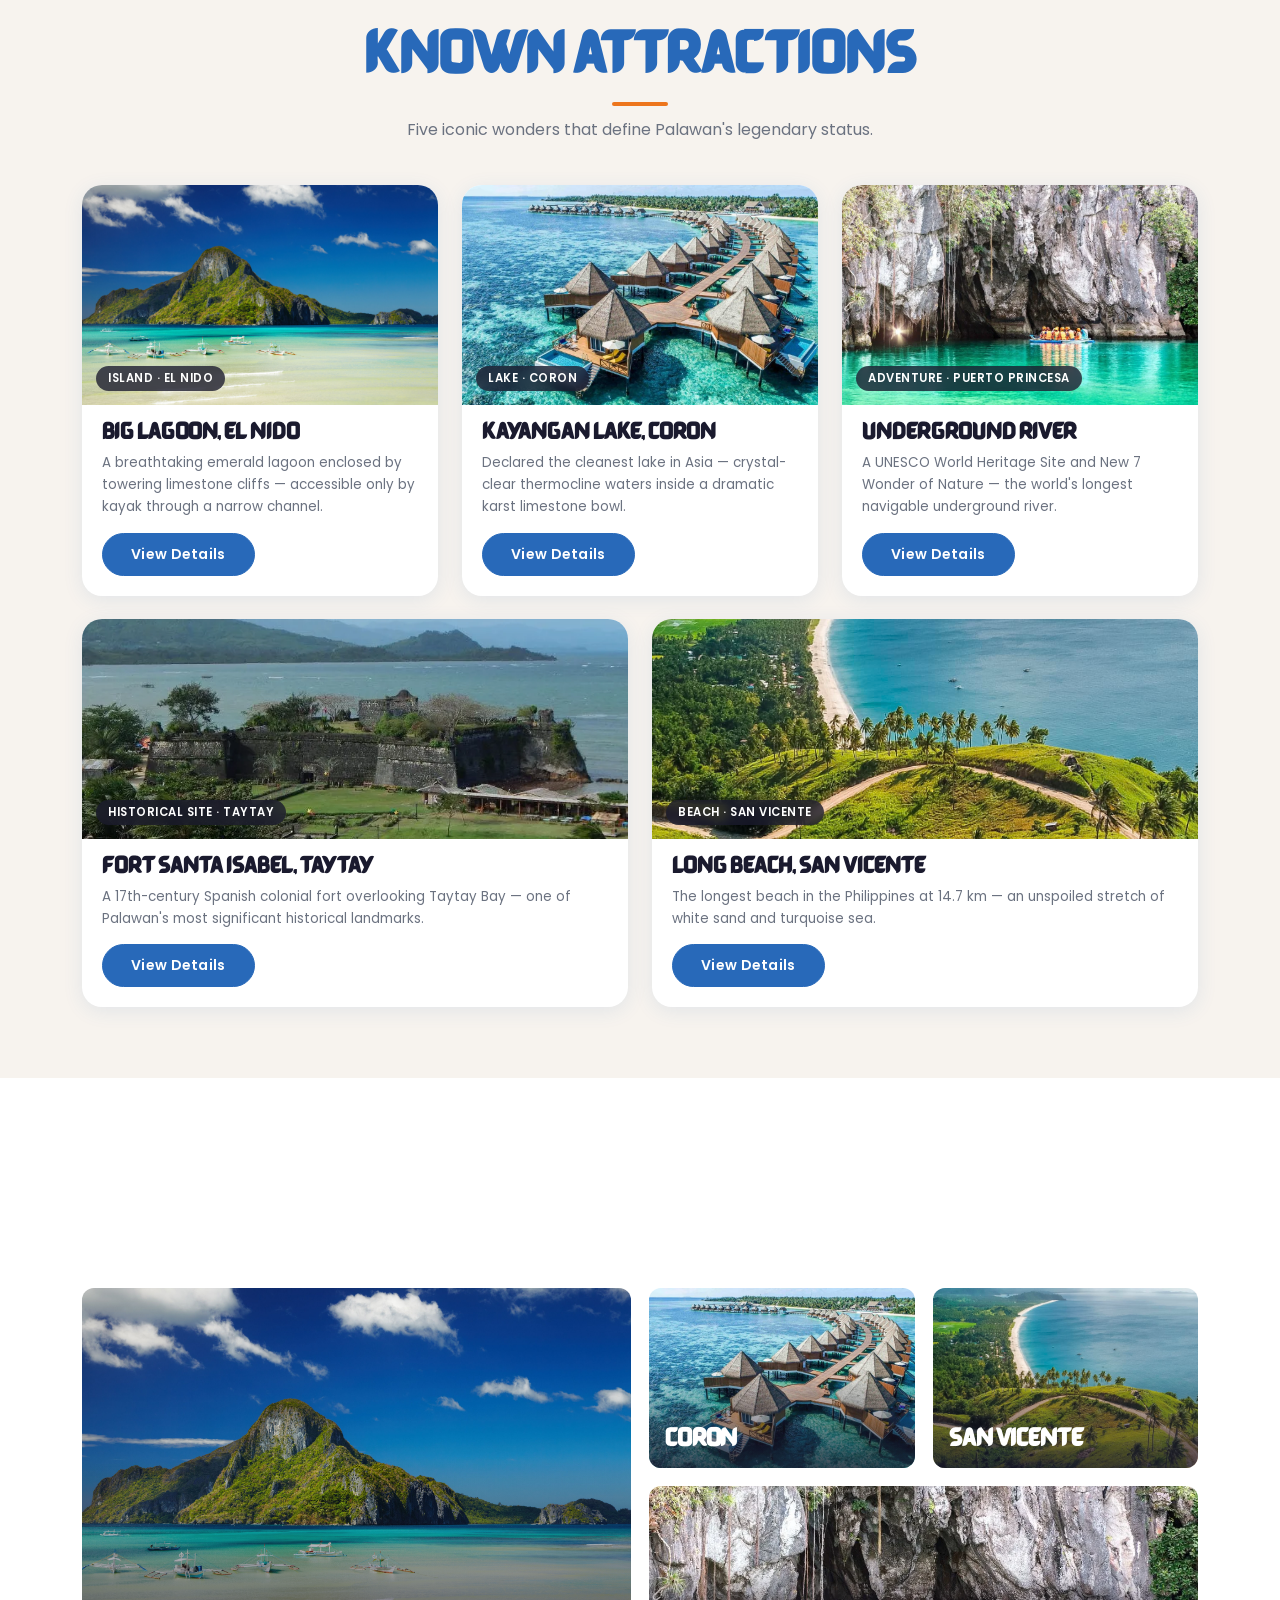
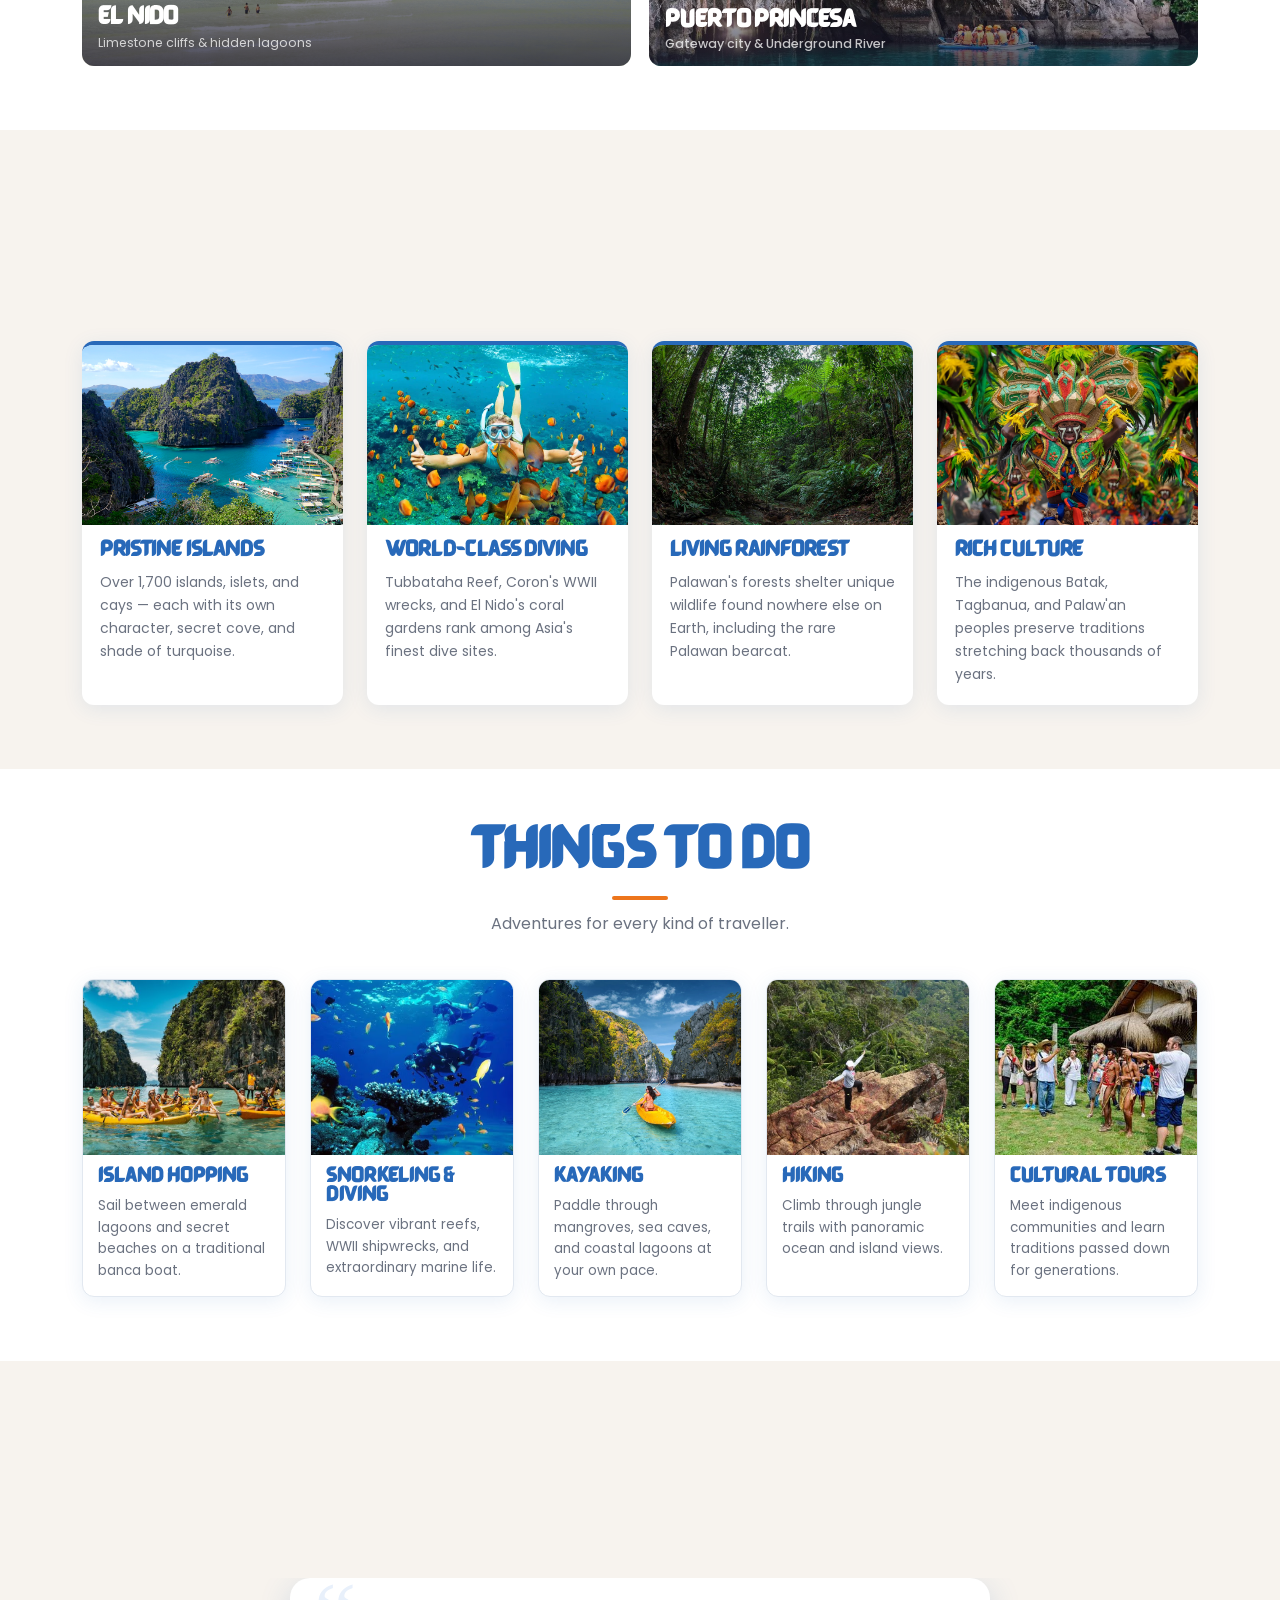
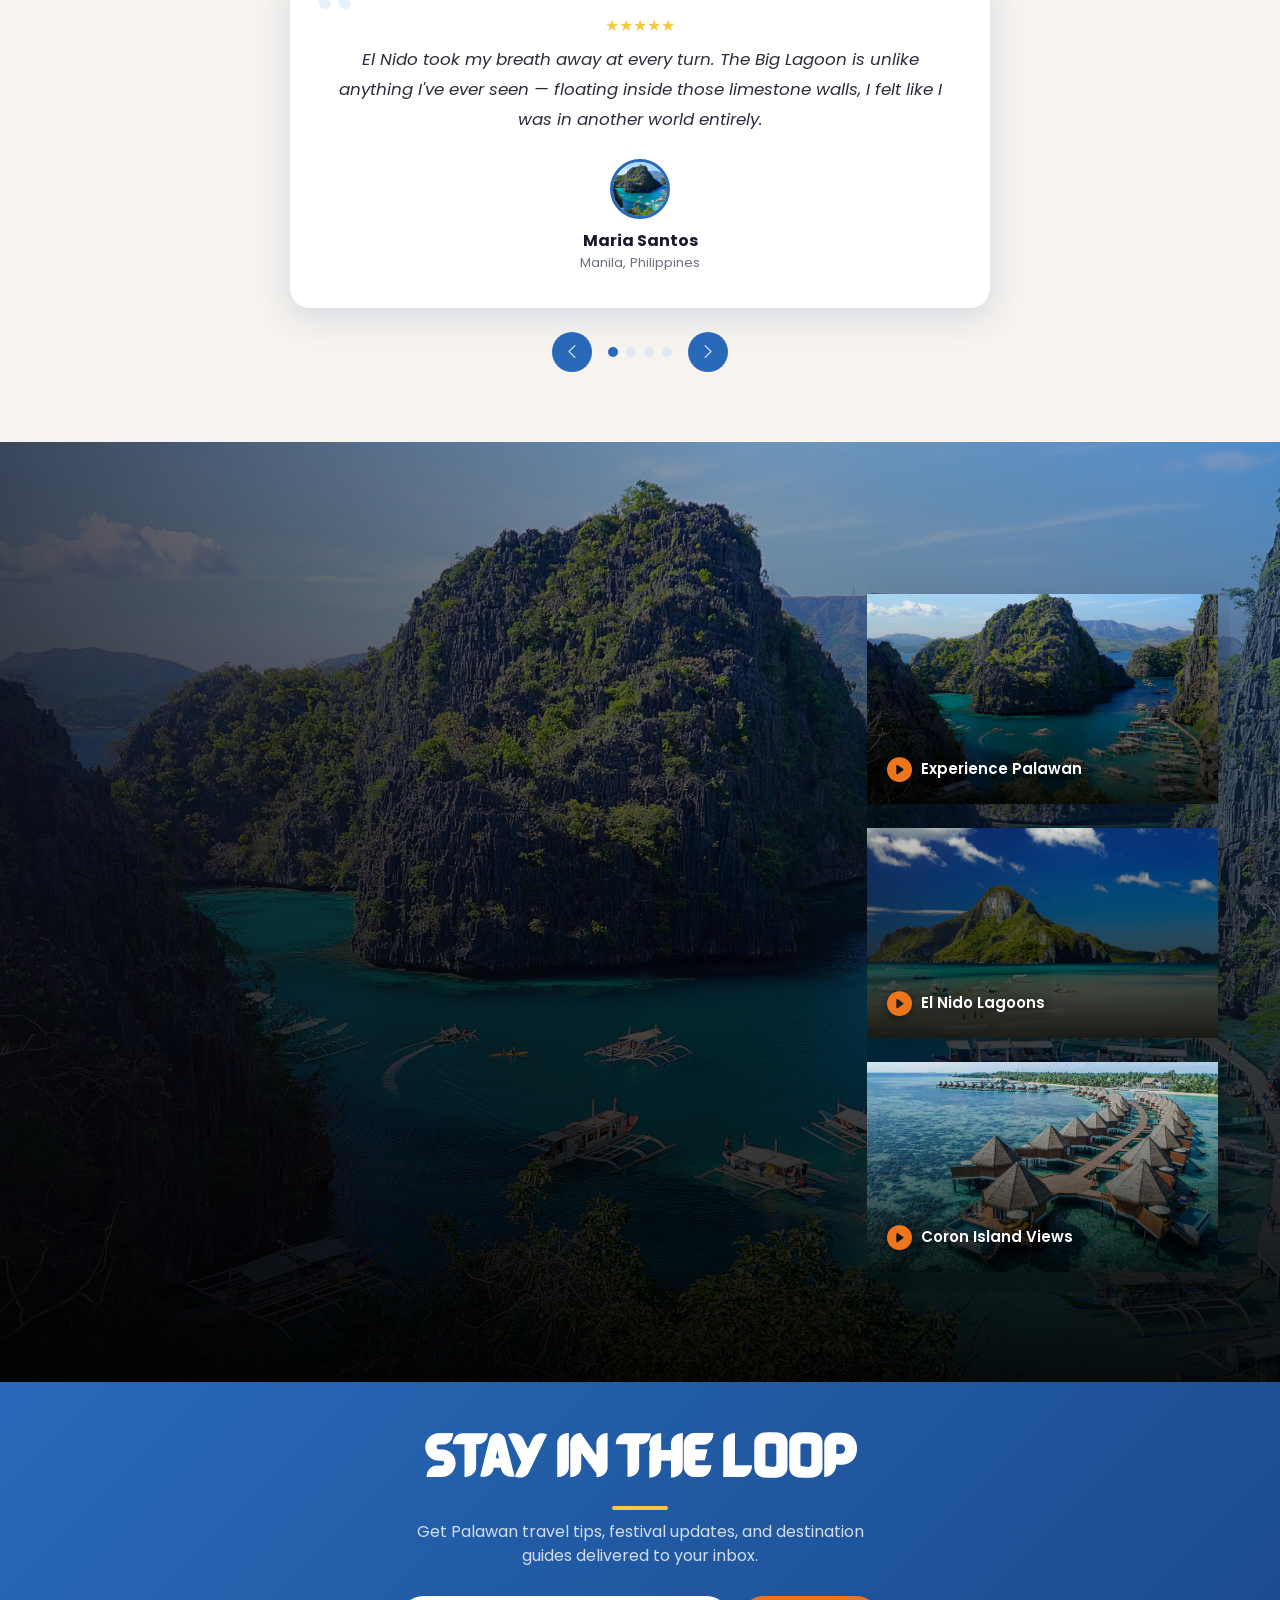
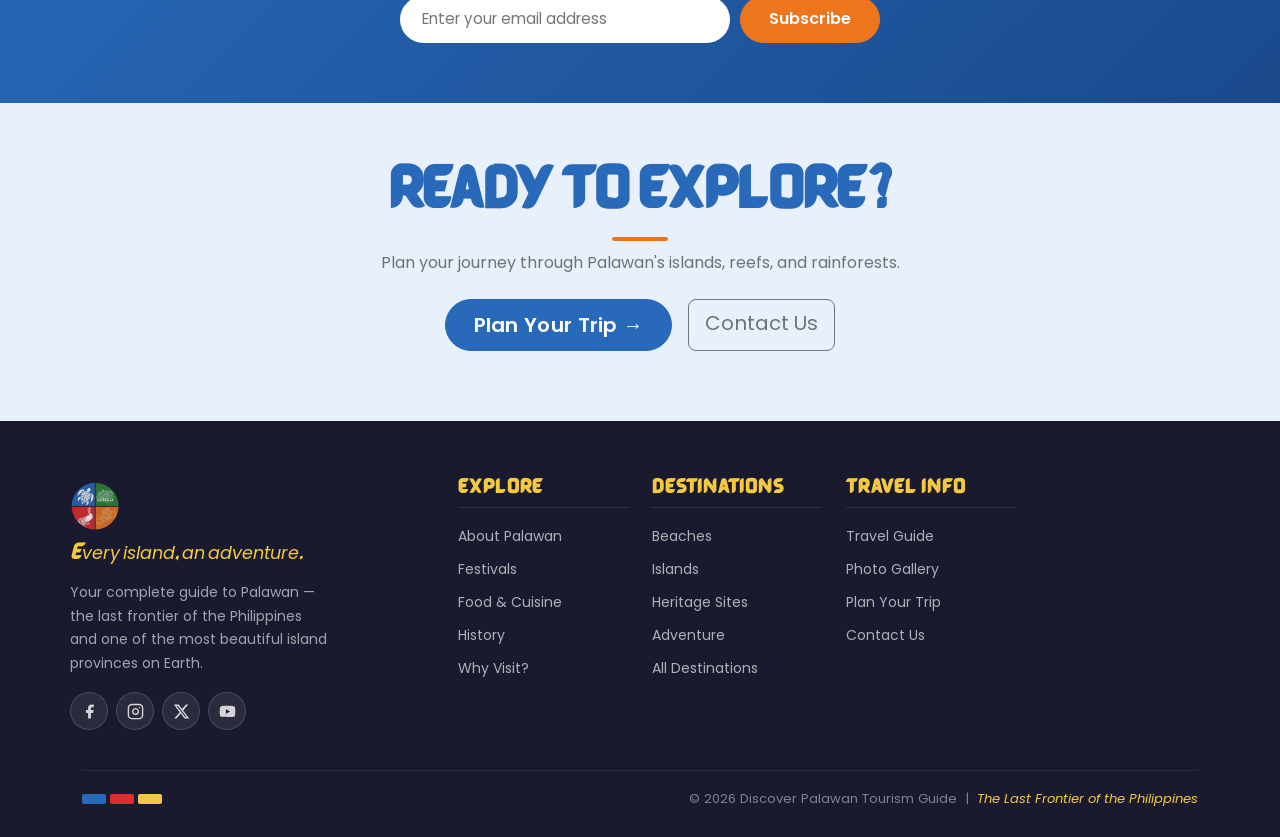
==== commit ebbf53a6: "Sliding Hero Section" ====
--- a/index.html
+++ b/index.html
@@ -30,19 +30,26 @@
 <!-- HERO -->
 <header class="hero-section" id="home">
     <canvas id="particle-canvas"></canvas>
-    <img src="images/header.jpg" alt="Palawan" class="hero-img hero-img-parallax">
-    <div class="hero-overlay" style="z-index:3;">
-        <span class="hero-slogan">Love the Philippines · Discover Palawan</span>
-        <h1>Discover Palawan</h1>
+    <div class="hero-slides hero-img-parallax" aria-hidden="true">
+        <img src="images/header.jpg" alt="" class="hero-img hero-slide active">
+        <img src="images/el_nido.jpg" alt="" class="hero-img hero-slide">
+        <img src="images/coron.avif" alt="" class="hero-img hero-slide">
+    </div>
+    <div class="hero-slide-dots" aria-label="Hero image slides">
+        <button class="active" type="button" aria-label="Show Palawan aerial slide" data-slide="0"></button>
+        <button type="button" aria-label="Show El Nido slide" data-slide="1"></button>
+        <button type="button" aria-label="Show Coron slide" data-slide="2"></button>
+    </div>
+    <div class="hero-overlay">
+        <div class="hero-campaign">
+            <span class="hero-slogan">Love the Philippines · Discover Palawan</span>
+            <h1>Discover Palawan</h1>
         <p class="hero-subtitle"><em>Every island, an adventure — the last frontier of the Philippines awaits.</em></p>
-        <div class="hero-btns d-flex flex-wrap justify-content-center gap-3">
-            <a href="destinations.html" class="btn btn-primary btn-lg">Explore Destinations</a>
-            <a href="plan-your-trip.html" class="btn btn-outline-light btn-lg">Plan Your Trip</a>
-        </div>
-    </div>
-    <div class="scroll-indicator" style="z-index:3;">
-        <span>Scroll</span>
-        <i class="bi bi-chevron-double-down"></i>
+            <div class="hero-btns d-flex flex-wrap justify-content-center gap-3">
+                <a href="destinations.html" class="btn btn-primary btn-lg">Explore Destinations</a>
+                <a href="plan-your-trip.html" class="btn btn-outline-light btn-lg">Plan Your Trip</a>
+            </div>
+        </div>
     </div>
 </header>
 
@@ -255,19 +262,42 @@
 
 <!-- VIDEO SECTION -->
 <section class="video-section">
-    <div class="container">
-        <h2 class="section-title slide-up">Experience Palawan</h2>
-        <p class="section-intro slide-up delay-1">Watch moments from the destinations waiting for your adventure.</p>
-        <div class="video-wrapper px-3 px-lg-0">
-            <iframe class="main-video" src="https://www.youtube.com/embed/bmHrdsNvsYY"
-                frameborder="0" allow="autoplay; encrypted-media" allowfullscreen></iframe>
-            <div class="video-thumbs">
-                <a href="https://www.youtube.com/watch?v=pHFEgAgs-N8" target="_blank"><img src="images/el_nido.jpg" alt="El Nido video"></a>
-                <a href="https://www.youtube.com/watch?v=3ViuVJqPmMs" target="_blank"><img src="images/coron.avif" alt="Coron video"></a>
-                <a href="https://www.youtube.com/watch?v=Q0EGsMvFUgE" target="_blank"><img src="images/puerto_princesa.webp" alt="Puerto Princesa video"></a>
-                <a href="https://www.youtube.com/watch?v=eLmkQ7n8V2U" target="_blank"><img src="images/island_hopping.jpg" alt="Island hopping video"></a>
-                <a href="https://www.youtube.com/watch?v=XGZk4OUhF-Q" target="_blank"><img src="images/san_vicente.jpg" alt="San Vicente video"></a>
-            </div>
+    <video class="video-bg" autoplay muted loop playsinline poster="images/header.jpg">
+        <source src="videos/home_video.mp4" type="video/mp4">
+        <source src="videos/home_video.webm" type="video/webm">
+        <source src="videos/home_video.mov" type="video/quicktime">
+    </video>
+    <div class="video-bg-overlay"></div>
+    <div class="video-content">
+        <div class="video-copy">
+            <h2 class="section-title slide-up">Experience Palawan</h2>
+            <p class="video-description slide-up delay-1">Watch moments from the destinations waiting for your adventure, from limestone lagoons and island-hopping routes to coral gardens, coastal towns, and quiet beaches.</p>
+            <a href="https://www.youtube.com/watch?v=bmHrdsNvsYY" target="_blank" class="video-watch slide-up delay-2">
+                <i class="bi bi-play-circle-fill"></i>
+                <span>Watch Now</span>
+            </a>
+        </div>
+        <div class="video-thumbs" aria-label="Featured Palawan videos">
+            <a href="https://www.youtube.com/watch?v=bmHrdsNvsYY" target="_blank" class="video-thumb-card">
+                <img src="images/header.jpg" alt="Experience Palawan video">
+                <span><i class="bi bi-play-circle-fill"></i> Experience Palawan</span>
+            </a>
+            <a href="https://www.youtube.com/watch?v=pHFEgAgs-N8" target="_blank" class="video-thumb-card">
+                <img src="images/el_nido.jpg" alt="El Nido video">
+                <span><i class="bi bi-play-circle-fill"></i> El Nido Lagoons</span>
+            </a>
+            <a href="https://www.youtube.com/watch?v=3ViuVJqPmMs" target="_blank" class="video-thumb-card">
+                <img src="images/coron.avif" alt="Coron video">
+                <span><i class="bi bi-play-circle-fill"></i> Coron Island Views</span>
+            </a>
+            <a href="https://www.youtube.com/watch?v=Q0EGsMvFUgE" target="_blank" class="video-thumb-card">
+                <img src="images/puerto_princesa.webp" alt="Puerto Princesa video">
+                <span><i class="bi bi-play-circle-fill"></i> Puerto Princesa</span>
+            </a>
+            <a href="https://www.youtube.com/watch?v=eLmkQ7n8V2U" target="_blank" class="video-thumb-card">
+                <img src="images/island_hopping.jpg" alt="Island hopping video">
+                <span><i class="bi bi-play-circle-fill"></i> Island Hopping</span>
+            </a>
         </div>
     </div>
 </section>
--- a/css/style.css
+++ b/css/style.css
@@ -4,6 +4,15 @@
    ============================================================ */
 
 @import url('https://fonts.googleapis.com/css2?family=Poppins:wght@300;400;500;600;700&family=Open+Sans:wght@300;400;600&display=swap');
+
+/* styles.css */
+
+@font-face {
+    font-family: 'Barabara';
+    src: url('../fonts/barabara-final.otf') format('opentype');
+    font-weight: normal;
+    font-style: normal;
+}
 
 /* ============================================================
    CSS VARIABLES
@@ -30,7 +39,7 @@
     --shadow-md:     0 8px 32px rgba(40,104,185,0.18);
     --shadow-lg:     0 16px 48px rgba(40,104,185,0.22);
     --transition:    0.3s ease;
-    --font-heading:  'Poppins', Georgia, serif;
+    --font-heading:  'Barabara','Poppins', Georgia, serif;
     --font-body:     'Poppins', 'Open Sans', sans-serif;
 }
 
@@ -51,6 +60,8 @@
 h1, h2, h3, h4, h5, h6 {
     font-family: var(--font-heading);
     font-weight: 700;
+    text-transform: uppercase;
+    line-height: 1.2;
 }
 
 img { max-width: 100%; }
@@ -371,33 +382,115 @@
    ============================================================ */
 .hero-section {
     position: relative;
-    height: 92vh;
-    min-height: 540px;
+    height: calc(100vh - 36px);
+    min-height: 680px;
     overflow: hidden;
+    isolation: isolate;
+    background: var(--dark);
+}
+
+.hero-slides {
+    position: absolute;
+    inset: 0;
+    width: 100%;
+    height: 108%;
+    will-change: transform;
+    transform: scale(1.02);
 }
 
 .hero-section .hero-img,
-.hero-img-parallax {
+.hero-slide {
+    position: absolute;
+    inset: 0;
     width: 100%;
-    height: 115%;
+    height: 100%;
     object-fit: cover;
-    object-position: center;
-    will-change: transform;
+    object-position: center 45%;
+    opacity: 0;
+    transform: scale(1.04);
+    transition: opacity 1s ease, transform 6s ease;
+}
+
+.hero-slide.active {
+    opacity: 1;
+    transform: scale(1);
+}
+
+.hero-slide-dots {
+    position: absolute;
+    left: clamp(20px, 4vw, 54px);
+    top: 50%;
+    z-index: 5;
+    display: flex;
+    flex-direction: column;
+    gap: 13px;
+    transform: translateY(-50%);
+}
+
+.hero-slide-dots button {
+    width: 10px;
+    height: 10px;
+    padding: 0;
+    border: 1px solid rgba(255,255,255,0.78);
+    border-radius: 50%;
+    background: rgba(255,255,255,0.18);
+    cursor: pointer;
+    transition: background var(--transition), border-color var(--transition), box-shadow var(--transition), transform var(--transition);
+}
+
+.hero-slide-dots button.active {
+    background: #fff;
+    border-color: #fff;
+    box-shadow: 0 0 0 6px rgba(255,255,255,0.18);
+    transform: scale(1.08);
 }
 
 .hero-section .hero-overlay {
     position: absolute;
     inset: 0;
-    background: linear-gradient(to bottom,
-        rgba(26,26,46,0.2) 0%,
-        rgba(26,26,46,0.65) 100%);
+    background:
+        linear-gradient(180deg, rgba(26,26,46,0.1) 0%, rgba(26,26,46,0.18) 45%, rgba(26,26,46,0.78) 100%),
+        linear-gradient(90deg, rgba(40,105,185,0.44) 0%, rgba(26,26,46,0.08) 42%, rgba(224,44,45,0.32) 100%);
     display: flex;
     flex-direction: column;
     align-items: center;
     justify-content: center;
     text-align: center;
-    padding: 0 20px;
+    padding: 120px 24px;
     z-index: 2;
+}
+
+.hero-section::before {
+    content: "";
+    position: absolute;
+    inset: 0;
+    z-index: 1;
+    pointer-events: none;
+    background:
+        radial-gradient(circle at 18% 22%, rgba(245,200,66,0.26), transparent 20%),
+        radial-gradient(circle at 82% 24%, rgba(237,117,28,0.22), transparent 22%);
+    mix-blend-mode: screen;
+}
+
+.hero-section::after {
+    content: "";
+    position: absolute;
+    left: 0;
+    right: 0;
+    bottom: 0;
+    height: 9px;
+    z-index: 4;
+    background: linear-gradient(90deg, var(--ocean), var(--gold), var(--coral), var(--sunset));
+}
+
+.hero-campaign {
+    max-width: 980px;
+    margin: 0 auto;
+    display: flex;
+    flex-direction: column;
+    align-items: center;
+    gap: clamp(28px, 4vw, 48px);
+    animation: heroTitleIn 1s ease both;
 }
 
 #particle-canvas {
@@ -407,70 +500,72 @@
     height: 100%;
     z-index: 1;
     pointer-events: none;
+    opacity: 0;
 }
 
 .hero-section .hero-overlay h1 {
     font-family: var(--font-heading);
-    font-size: clamp(2.8rem, 7vw, 5.5rem);
+    font-size: clamp(4rem, 10vw, 9rem);
     color: #ffffff;
-    text-shadow: 0 2px 24px rgba(0,0,0,0.45);
-    margin-bottom: 14px;
-    letter-spacing: -0.5px;
-    animation: heroTitleIn 1s ease both;
+    text-shadow: 0 5px 26px rgba(0,0,0,0.38);
+    margin-bottom: 0;
+    letter-spacing: 0;
+    line-height: 0.9;
 }
 
 .hero-subtitle {
-    font-size: clamp(1rem, 2.5vw, 1.35rem);
-    color: rgba(255,255,255,0.9);
-    font-style: italic;
-    max-width: 600px;
-    margin-bottom: 14px;
-    animation: heroTitleIn 1s ease 0.2s both;
+    font-size: clamp(1.05rem, 2vw, 1.5rem);
+    color: rgba(255,255,255,0.94);
+    font-weight: 500;
+    max-width: 700px;
+    margin: 0 auto;
+    text-shadow: 0 2px 14px rgba(0,0,0,0.34);
 }
 
 .hero-slogan {
     display: inline-block;
-    background: rgba(237,117,28,0.9);
-    color: #fff;
-    font-size: 0.78rem;
-    font-weight: 700;
-    letter-spacing: 2px;
+    background: rgba(255,255,255,0.92);
+    color: var(--coral);
+    font-size: clamp(0.82rem, 1.5vw, 1.05rem);
+    font-weight: 800;
+    letter-spacing: 1.8px;
     text-transform: uppercase;
-    padding: 5px 18px;
-    border-radius: 40px;
-    margin-bottom: 28px;
-    animation: heroTitleIn 1s ease 0.1s both;
-}
-
-.hero-btns { animation: heroTitleIn 1s ease 0.4s both; }
-
-.scroll-indicator {
-    position: absolute;
-    bottom: 28px;
-    left: 50%;
-    transform: translateX(-50%);
-    z-index: 3;
-    display: flex;
-    flex-direction: column;
-    align-items: center;
-    gap: 6px;
-    color: rgba(255,255,255,0.7);
-    font-size: 0.75rem;
-    letter-spacing: 2px;
+    padding: 9px 24px;
+    border-radius: 999px;
+    margin-bottom: 0;
+    box-shadow: 0 12px 30px rgba(26,26,46,0.2);
+    animation: heroTitleIn 1s ease both;
+}
+
+.hero-btns {
+    margin-top: clamp(8px, 1.5vw, 18px);
+    animation: heroTitleIn 1s ease 0.2s both;
+}
+
+.hero-btns .btn {
+    border-radius: 0;
+    font-size: 0.82rem;
+    font-weight: 800;
+    letter-spacing: 1px;
+    min-width: 190px;
+    padding: 14px 22px;
     text-transform: uppercase;
-    animation: bounceDown 2s ease infinite;
-}
-
-.scroll-indicator i { font-size: 1.4rem; }
+}
+
+.hero-btns .btn-primary {
+    background: var(--sunset);
+    border-color: var(--sunset);
+}
+
+.hero-btns .btn-primary:hover,
+.hero-btns .btn-primary:focus {
+    background: var(--coral);
+    border-color: var(--coral);
+}
 
 @keyframes heroTitleIn {
     from { opacity: 0; transform: translateY(30px); }
     to { opacity: 1; transform: translateY(0); }
-}
-
-@keyframes bounceDown {
-    0%, 100% { transform: translateX(-50%) translateY(0); }
-    50% { transform: translateX(-50%) translateY(8px); }
 }
 
 /* ============================================================
@@ -1143,32 +1238,173 @@
 /* ============================================================
    VIDEO SECTION
    ============================================================ */
-.video-section { background-color: var(--dark); padding: 70px 0; color: #fff; }
-.video-section .section-title { color: #fff; }
-.video-section .section-intro { color: rgba(255,255,255,0.7); }
-
-.video-wrapper {
+.video-section {
+    position: relative;
+    min-height: 100vh;
+    overflow: hidden;
+    background-color: var(--dark);
+    color: #fff;
+    isolation: isolate;
+}
+
+.video-bg {
+    position: absolute;
+    inset: 0;
+    z-index: -2;
+    width: 100%;
+    height: 100%;
+    object-fit: cover;
+    object-position: center;
+    border: 0;
+    pointer-events: none;
+}
+
+.video-bg-overlay {
+    position: absolute;
+    inset: 0;
+    z-index: -1;
+    background:
+        linear-gradient(to top, rgba(0,0,0,0.92) 0%, rgba(0,0,0,0.58) 44%, rgba(0,0,0,0.12) 100%),
+        linear-gradient(90deg, rgba(26,26,46,0.72) 0%, rgba(26,26,46,0.22) 58%, rgba(40,105,185,0.35) 100%);
+}
+
+.video-content {
     display: grid;
-    grid-template-columns: 1fr 200px;
+    grid-template-columns: minmax(0, 1.6fr) minmax(280px, 0.75fr);
+    gap: 42px;
+    align-items: center;
+    width: min(1180px, calc(100% - 56px));
+    min-height: 100vh;
+    margin: 0 auto;
+    padding: 120px 0 90px;
+}
+
+.video-copy {
+    max-width: 680px;
+    padding-top: 120px;
+    position: relative;
+    z-index: 2;
+}
+
+.video-section .section-title {
+    color: #fff;
+    text-align: left;
+    font-size: clamp(2rem, 5vw, 4.3rem);
+    margin-bottom: 18px;
+}
+
+.video-section .section-title::after {
+    margin: 14px 0 0;
+    background: var(--sunset);
+}
+
+.video-description {
+    color: rgba(255,255,255,0.84);
+    font-size: clamp(0.92rem, 1.4vw, 1.02rem);
+    line-height: 1.8;
+    max-width: 620px;
+    margin: 0 0 28px;
+}
+
+.video-watch {
+    display: inline-flex;
+    align-items: center;
     gap: 14px;
-    max-width: 1100px;
-    margin: 0 auto;
-}
-
-.main-video { width: 100%; aspect-ratio: 16/9; border-radius: var(--radius); border: none; }
-
-.video-thumbs { display: flex; flex-direction: column; gap: 10px; }
-
-.video-thumbs a {
+    color: #fff;
+    font-size: clamp(1rem, 1.8vw, 1.3rem);
+    font-weight: 600;
+    text-decoration: none;
+    transition: color var(--transition), transform var(--transition);
+}
+
+.video-watch i {
+    color: var(--sunset);
+    font-size: clamp(2.6rem, 5vw, 4.1rem);
+    line-height: 1;
+    filter: drop-shadow(0 8px 22px rgba(0,0,0,0.42));
+}
+
+.video-watch:hover,
+.video-watch:focus {
+    color: var(--gold);
+    transform: translateX(4px);
+}
+
+.video-thumbs {
+    display: flex;
+    flex-direction: column;
+    gap: 24px;
+    max-height: calc(100vh - 170px);
+    overflow-y: auto;
+    padding: 32px 12px 32px 0;
+    scrollbar-width: thin;
+    scrollbar-color: rgba(255,255,255,0.4) rgba(255,255,255,0.12);
+}
+
+.video-thumbs::-webkit-scrollbar { width: 4px; }
+.video-thumbs::-webkit-scrollbar-track { background: rgba(255,255,255,0.12); }
+.video-thumbs::-webkit-scrollbar-thumb { background: rgba(255,255,255,0.45); border-radius: 999px; }
+
+.video-thumb-card {
+    position: relative;
     display: block;
-    border-radius: 8px;
+    min-height: 210px;
     overflow: hidden;
-    border: 2px solid transparent;
-    transition: border-color var(--transition), transform var(--transition);
-}
-
-.video-thumbs a:hover { border-color: var(--sunset); transform: scale(1.03); }
-.video-thumbs img { width: 100%; height: 72px; object-fit: cover; display: block; }
+    color: #fff;
+    text-decoration: none;
+    box-shadow: 0 18px 34px rgba(0,0,0,0.24);
+    transition: transform var(--transition), box-shadow var(--transition);
+}
+
+.video-thumb-card::after {
+    content: "";
+    position: absolute;
+    inset: 0;
+    background: linear-gradient(to top, rgba(0,0,0,0.88), rgba(0,0,0,0.05));
+    z-index: 1;
+}
+
+.video-thumb-card img {
+    position: absolute;
+    inset: 0;
+    width: 100%;
+    height: 100%;
+    object-fit: cover;
+    transition: transform 0.45s ease;
+}
+
+.video-thumb-card span {
+    position: absolute;
+    left: 20px;
+    right: 20px;
+    bottom: 18px;
+    z-index: 2;
+    display: flex;
+    align-items: center;
+    gap: 9px;
+    font-size: 0.94rem;
+    font-weight: 600;
+    line-height: 1.35;
+    text-shadow: 0 2px 10px rgba(0,0,0,0.55);
+}
+
+.video-thumb-card i {
+    color: var(--sunset);
+    font-size: 1.55rem;
+    flex: 0 0 auto;
+}
+
+.video-thumb-card:hover,
+.video-thumb-card:focus {
+    color: #fff;
+    transform: translateY(-4px);
+    box-shadow: 0 24px 42px rgba(0,0,0,0.32);
+}
+
+.video-thumb-card:hover img,
+.video-thumb-card:focus img {
+    transform: scale(1.06);
+}
 
 /* ============================================================
    TESTIMONIALS
@@ -1495,10 +1731,29 @@
     .feat-card.v2 { grid-column: 2; grid-row: 2; }
     .feat-card.h1 { grid-column: 1/3; grid-row: 3; }
 
-    .video-wrapper { grid-template-columns: 1fr; }
-    .video-thumbs { flex-direction: row; overflow-x: auto; }
-    .video-thumbs a { flex-shrink: 0; width: 140px; }
-    .video-thumbs img { height: 88px; }
+    .video-content {
+        grid-template-columns: 1fr;
+        gap: 28px;
+        padding: 96px 0 54px;
+    }
+
+    .video-copy {
+        max-width: 760px;
+        padding-top: 80px;
+    }
+
+    .video-thumbs {
+        flex-direction: row;
+        max-height: none;
+        overflow-x: auto;
+        overflow-y: hidden;
+        padding: 0 0 18px;
+    }
+
+    .video-thumb-card {
+        flex: 0 0 250px;
+        min-height: 170px;
+    }
 
     .about-grid { grid-template-columns: 1fr; }
     .about-img-stack .img-inset { display: none; }
@@ -1508,6 +1763,36 @@
 }
 
 @media (max-width: 768px) {
+    .hero-section {
+        min-height: 620px;
+    }
+
+    .hero-section .hero-overlay {
+        padding: 100px 18px;
+    }
+
+    .hero-slide-dots {
+        left: 18px;
+    }
+
+    .video-content {
+        width: min(100% - 32px, 680px);
+        padding: 78px 0 44px;
+    }
+
+    .video-copy {
+        padding-top: 60px;
+    }
+
+    .video-section .section-title {
+        font-size: clamp(2rem, 11vw, 3.3rem);
+    }
+
+    .video-description {
+        max-height: 150px;
+        overflow-y: auto;
+    }
+
     .gallery-grid { columns: 2; }
     .info-row { grid-template-columns: 1fr; }
     #lightbox-prev { left: 0; top: auto; bottom: -60px; transform: none; }
@@ -1515,8 +1800,37 @@
 }
 
 @media (max-width: 576px) {
-    .hero-section { height: 70vh; }
-    .hero-section .hero-overlay h1 { font-size: 2.2rem; }
+    .hero-section {
+        height: calc(100vh - 20px);
+        min-height: 590px;
+    }
+
+    .hero-section .hero-overlay h1 {
+        font-size: clamp(3.1rem, 18vw, 4.8rem);
+    }
+
+    .hero-slogan {
+        font-size: 0.72rem;
+        letter-spacing: 1.2px;
+        padding: 8px 16px;
+    }
+
+    .hero-slide-dots {
+        top: auto;
+        bottom: 126px;
+        left: 50%;
+        flex-direction: row;
+        transform: translateX(-50%);
+    }
+
+    .hero-btns {
+        width: 100%;
+    }
+
+    .hero-btns .btn {
+        width: min(100%, 300px);
+    }
+
     .gallery-grid { columns: 1; }
 
     .featured-grid { grid-template-columns: 1fr; grid-template-rows: 280px 220px 220px 220px; }
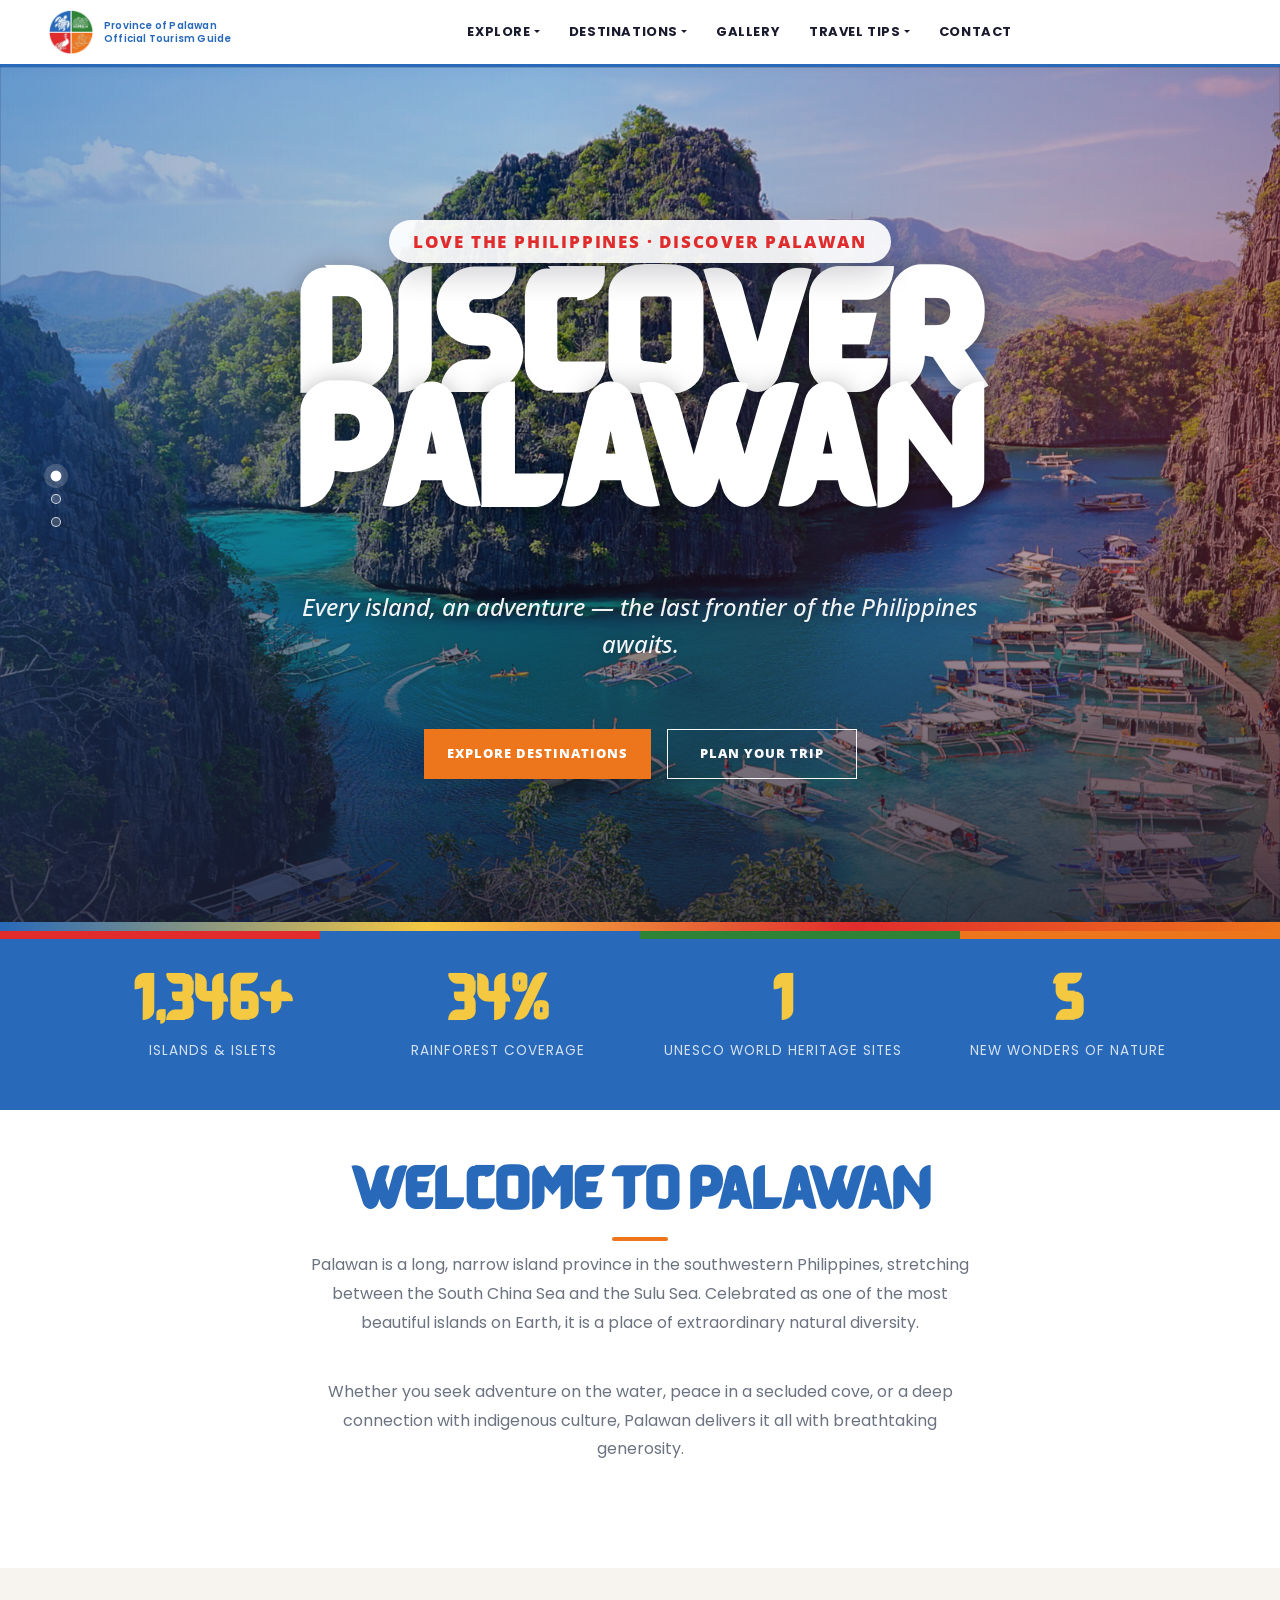
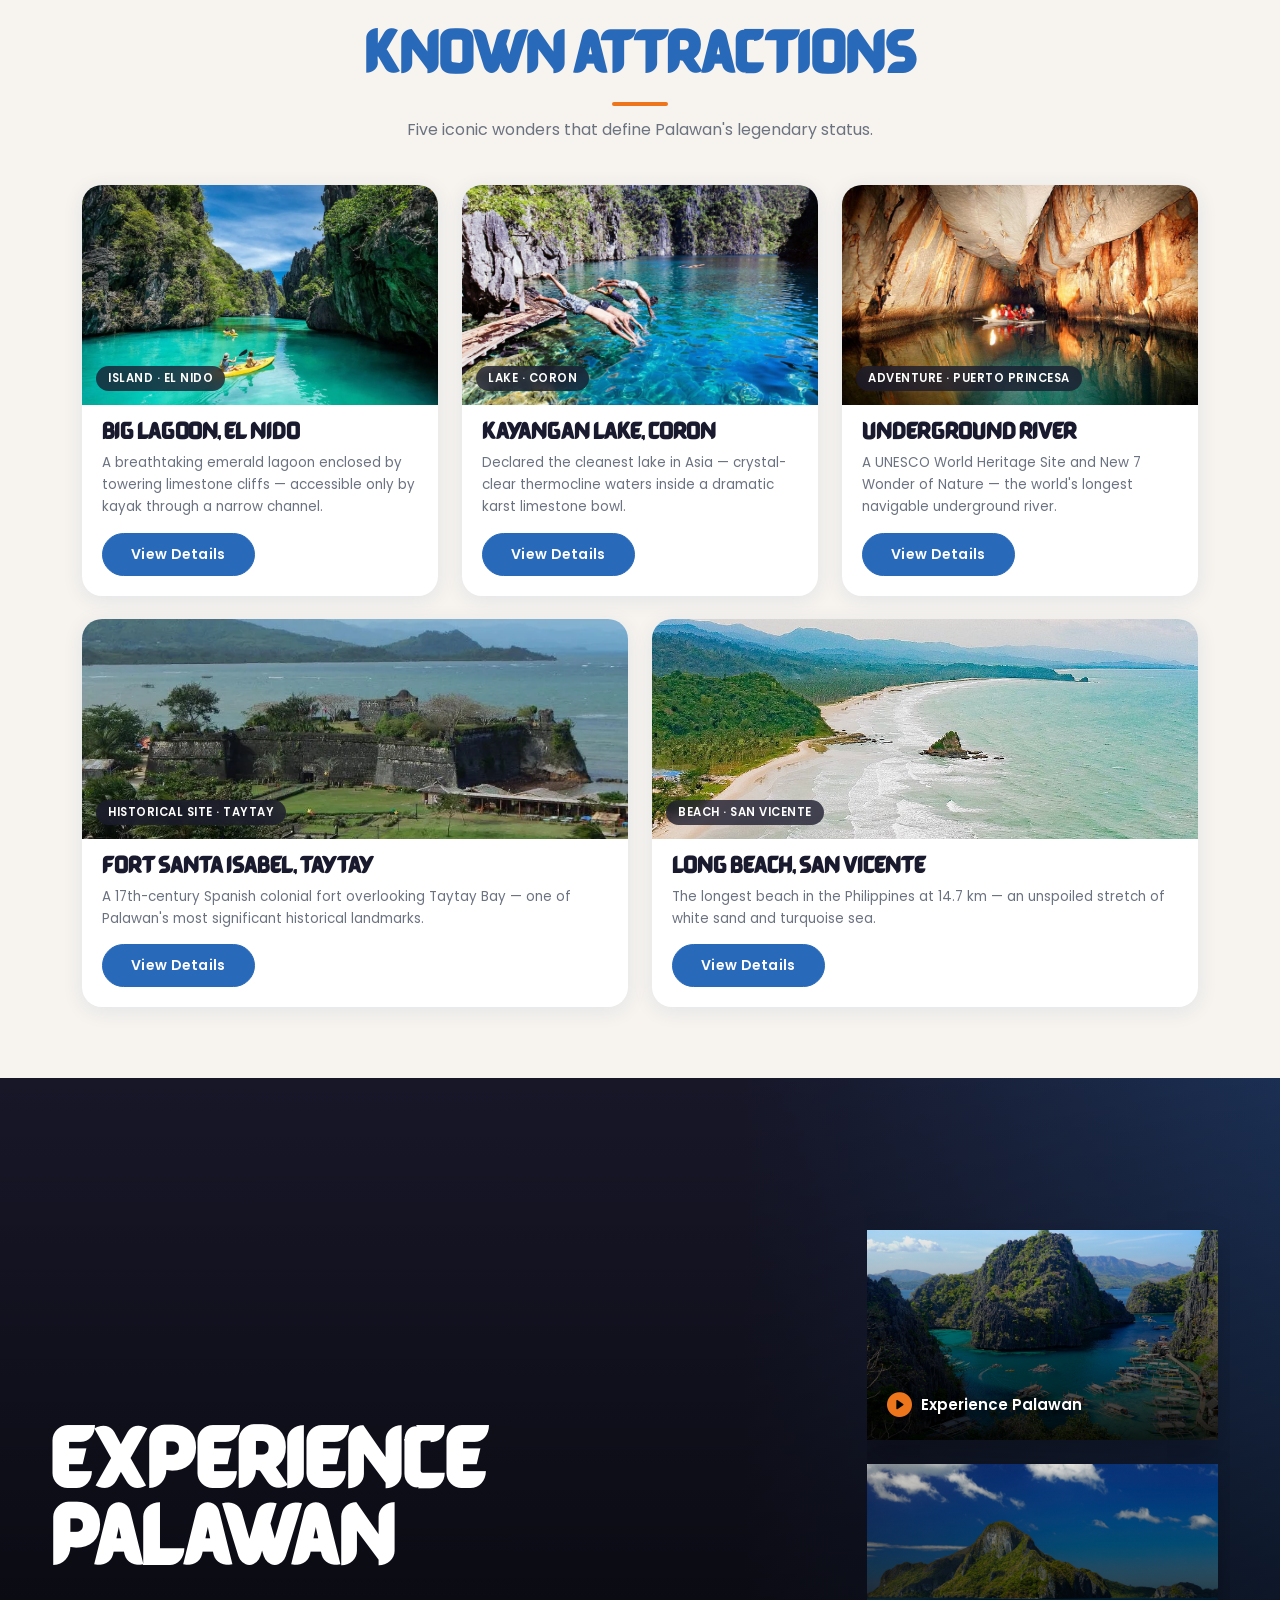
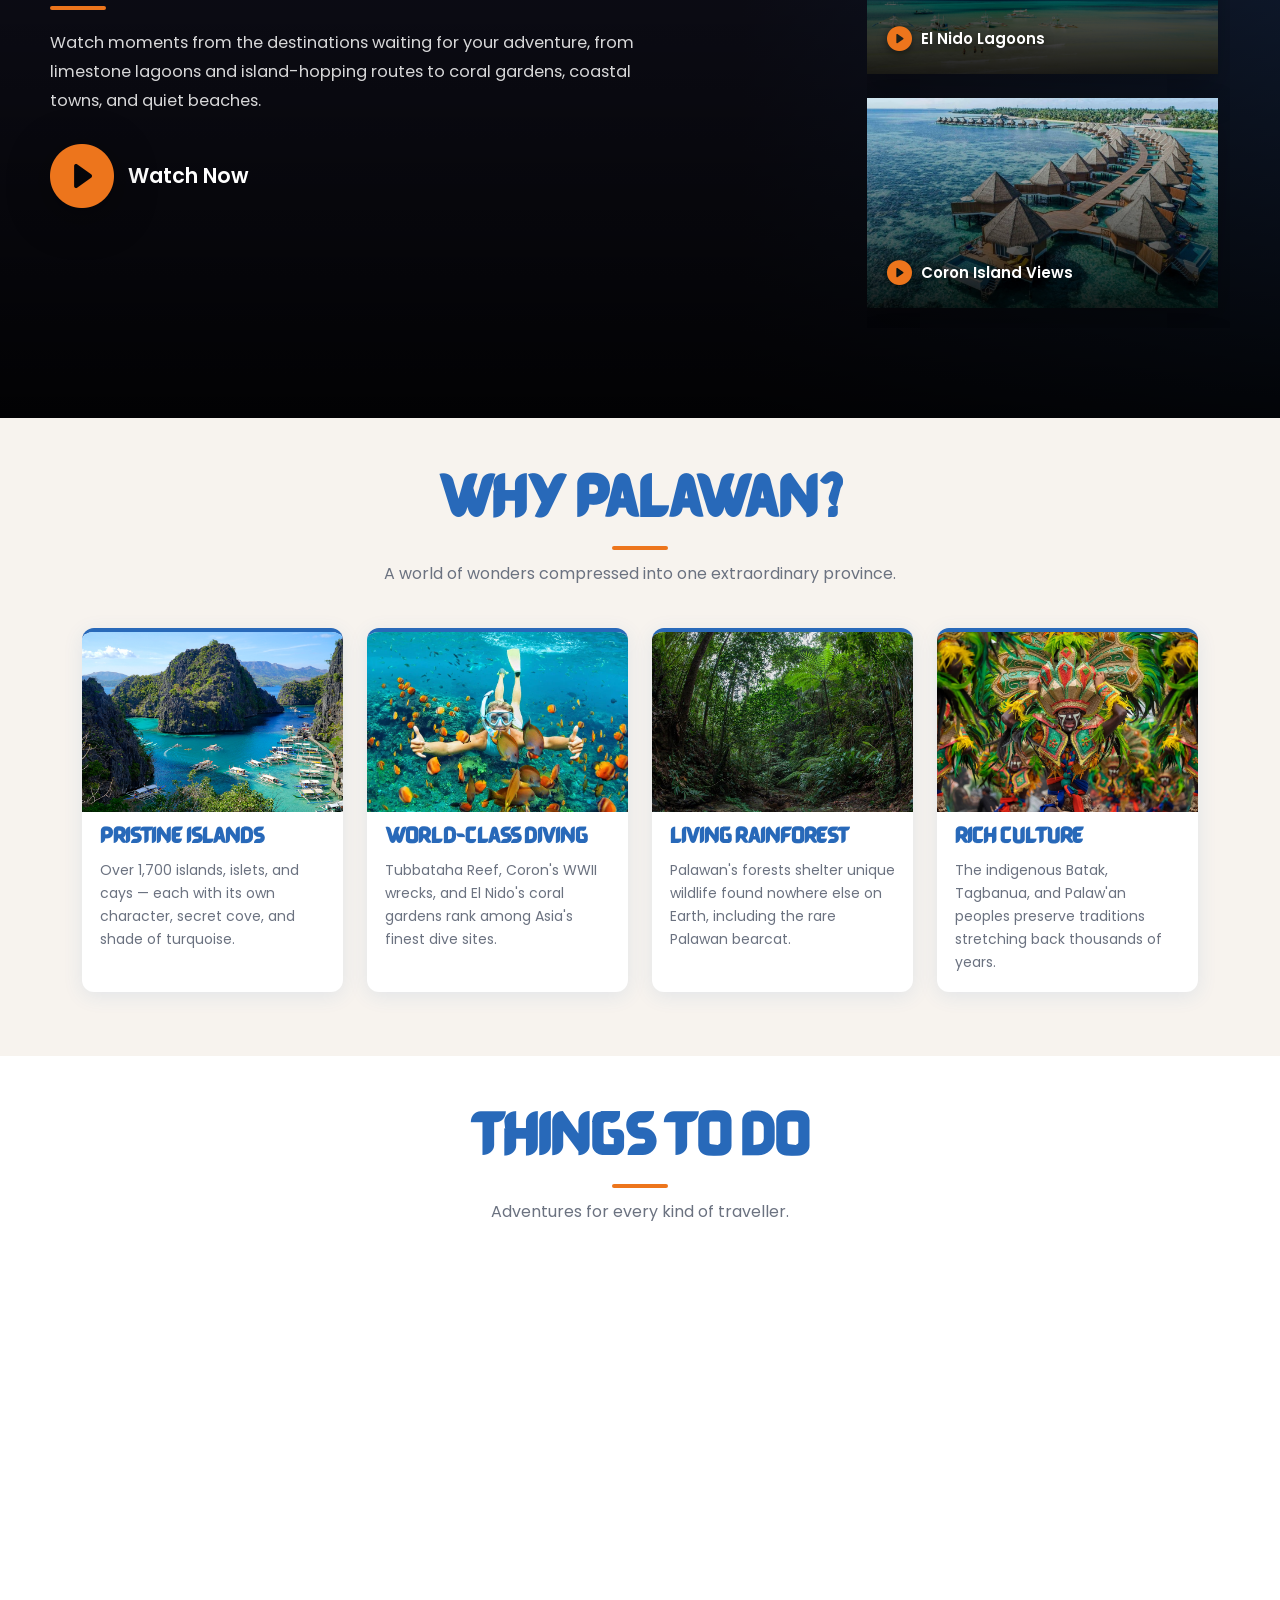
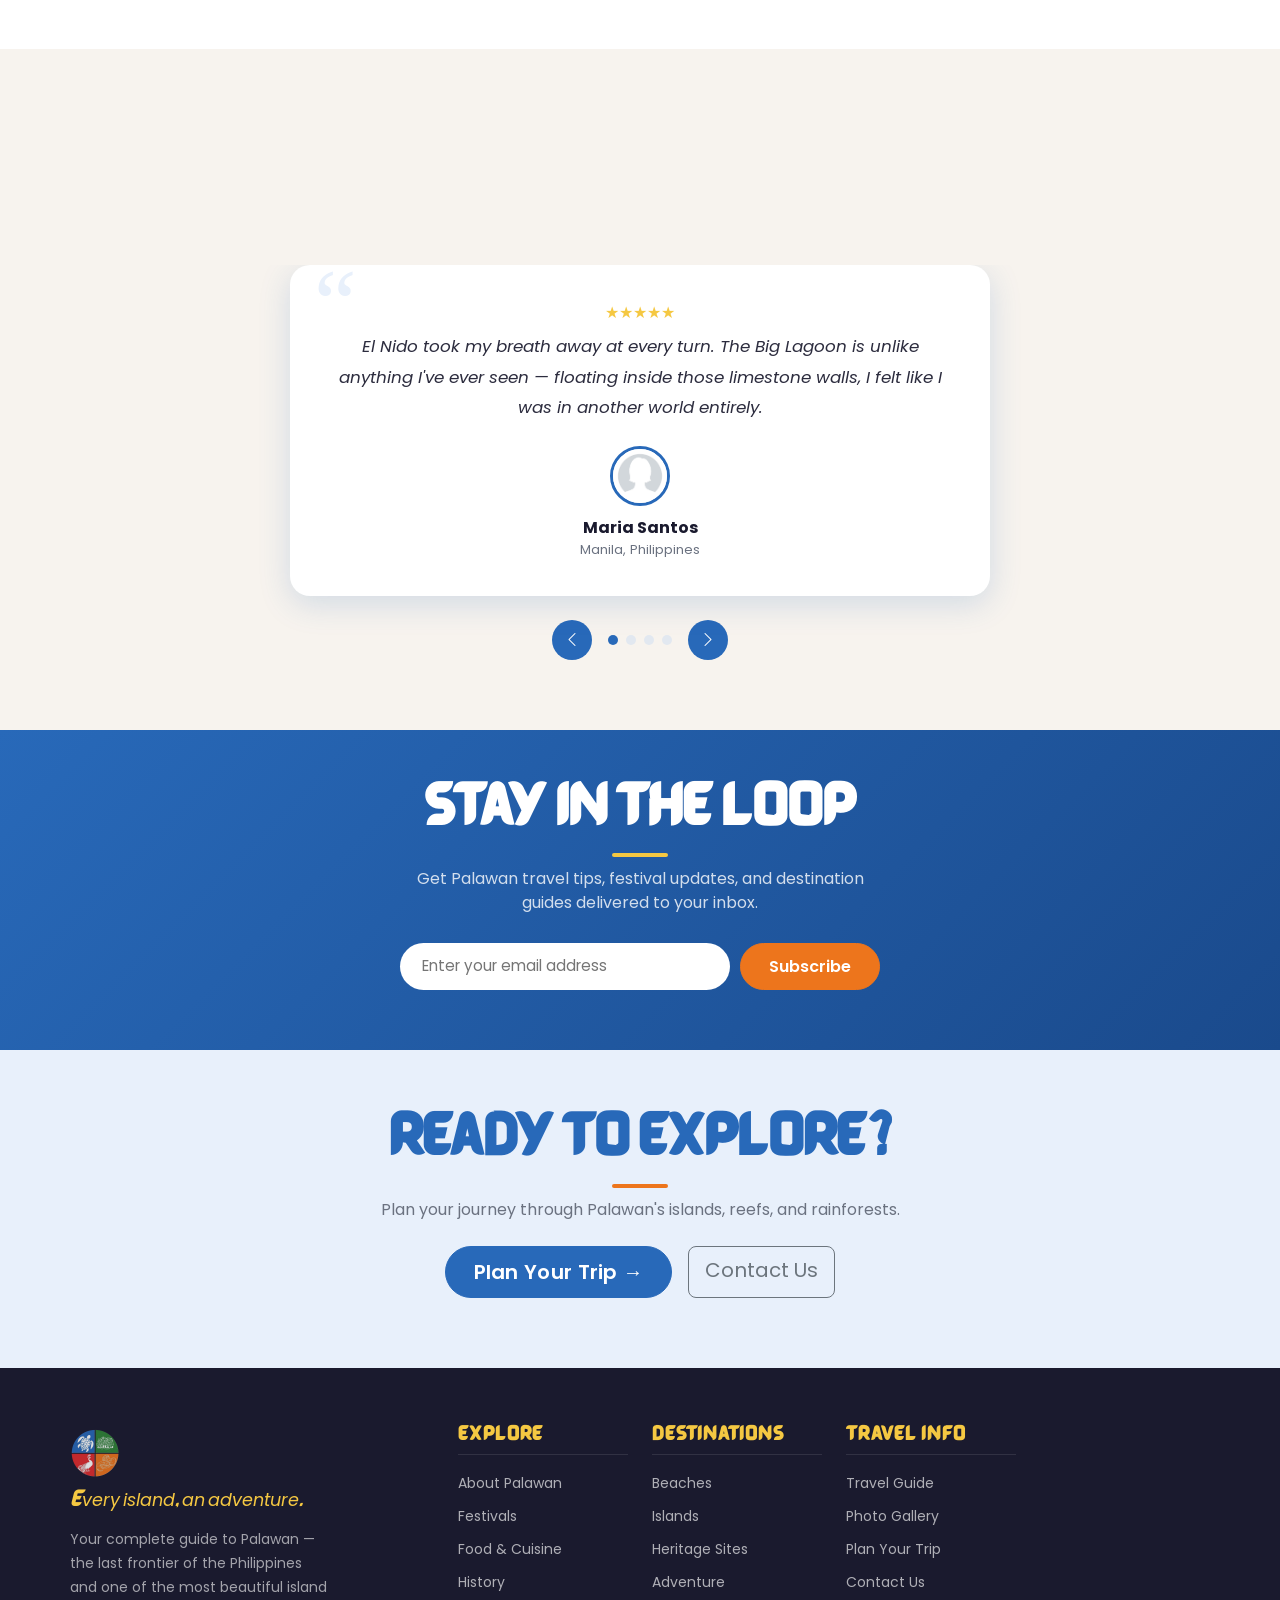
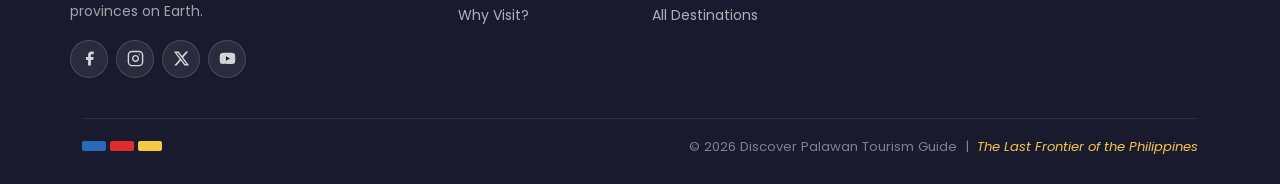
==== commit 9e7c3dba: "ver3 updated images" ====
--- a/index.html
+++ b/index.html
@@ -96,7 +96,7 @@
         <div class="row g-4">
             <div class="col-sm-6 col-lg-4 fade-in">
                 <div class="attraction-carousel-card tilt-card">
-                    <div class="ac-img"><img src="images/el_nido.jpg" alt="Big Lagoon El Nido" loading="lazy"><span class="ac-tag">Island · El Nido</span></div>
+                    <div class="ac-img"><img src="images/big_lagoon1.webp" alt="Big Lagoon El Nido" loading="lazy"><span class="ac-tag">Island · El Nido</span></div>
                     <div class="ac-body">
                         <h3>Big Lagoon, El Nido</h3>
                         <p>A breathtaking emerald lagoon enclosed by towering limestone cliffs — accessible only by kayak through a narrow channel.</p>
@@ -106,7 +106,7 @@
             </div>
             <div class="col-sm-6 col-lg-4 fade-in delay-1">
                 <div class="attraction-carousel-card tilt-card">
-                    <div class="ac-img"><img src="images/coron.avif" alt="Kayangan Lake Coron" loading="lazy"><span class="ac-tag">Lake · Coron</span></div>
+                    <div class="ac-img"><img src="images/kayangan.jpg" alt="Kayangan Lake Coron" loading="lazy"><span class="ac-tag">Lake · Coron</span></div>
                     <div class="ac-body">
                         <h3>Kayangan Lake, Coron</h3>
                         <p>Declared the cleanest lake in Asia — crystal-clear thermocline waters inside a dramatic karst limestone bowl.</p>
@@ -116,7 +116,7 @@
             </div>
             <div class="col-sm-6 col-lg-4 fade-in delay-2">
                 <div class="attraction-carousel-card tilt-card">
-                    <div class="ac-img"><img src="images/puerto_princesa.webp" alt="Underground River" loading="lazy"><span class="ac-tag">Adventure · Puerto Princesa</span></div>
+                    <div class="ac-img"><img src="images/underground_river1.jpg" alt="Underground River" loading="lazy"><span class="ac-tag">Adventure · Puerto Princesa</span></div>
                     <div class="ac-body">
                         <h3>Underground River</h3>
                         <p>A UNESCO World Heritage Site and New 7 Wonder of Nature — the world's longest navigable underground river.</p>
@@ -136,7 +136,7 @@
             </div>
             <div class="col-sm-6 col-lg-6 fade-in delay-2">
                 <div class="attraction-carousel-card tilt-card">
-                    <div class="ac-img"><img src="images/san_vicente.jpg" alt="Long Beach San Vicente" loading="lazy"><span class="ac-tag">Beach · San Vicente</span></div>
+                    <div class="ac-img"><img src="images/long_beach.jpg" alt="Long Beach San Vicente" loading="lazy"><span class="ac-tag">Beach · San Vicente</span></div>
                     <div class="ac-body">
                         <h3>Long Beach, San Vicente</h3>
                         <p>The longest beach in the Philippines at 14.7 km — an unspoiled stretch of white sand and turquoise sea.</p>
@@ -148,27 +148,42 @@
     </div>
 </section>
 
-<!-- FEATURED GRID -->
-<section class="py-5" id="featured">
-    <div class="container py-3">
-        <h2 class="section-title slide-up">Your Next Discovery</h2>
-        <p class="section-intro slide-up delay-1">Explore the destinations that make Palawan unforgettable.</p>
-        <div class="featured-grid">
-            <a href="destinations.html" class="feat-card big">
-                <img src="images/el_nido.jpg" alt="El Nido">
-                <div class="card-text"><h3>El Nido</h3><span>Limestone cliffs &amp; hidden lagoons</span></div>
-            </a>
-            <a href="destinations.html" class="feat-card medium v1">
-                <img src="images/coron.avif" alt="Coron">
-                <div class="card-text"><h3>Coron</h3></div>
-            </a>
-            <a href="destinations.html" class="feat-card medium v2">
-                <img src="images/san_vicente.jpg" alt="San Vicente">
-                <div class="card-text"><h3>San Vicente</h3></div>
-            </a>
-            <a href="destinations.html" class="feat-card horizontal h1">
-                <img src="images/puerto_princesa.webp" alt="Puerto Princesa">
-                <div class="card-text"><h3>Puerto Princesa</h3><span>Gateway city &amp; Underground River</span></div>
+<!-- VIDEO SECTION -->
+<section class="video-section">
+    <iframe class="video-bg" src="https://www.youtube.com/embed/bmHrdsNvsYY?autoplay=1&controls=0&mute=1&showinfo=0&rel=0&loop=1&playlist=bmHrdsNvsYY"
+        title="Experience Palawan" frameborder="0"
+        allow="accelerometer; autoplay; clipboard-write; encrypted-media; gyroscope; picture-in-picture; web-share"
+        referrerpolicy="strict-origin-when-cross-origin" allowfullscreen></iframe>
+    <div class="video-bg-overlay"></div>
+    <div class="video-content">
+        <div class="video-copy">
+            <h2 class="section-title slide-up">Experience Palawan</h2>
+            <p class="video-description slide-up delay-1">Watch moments from the destinations waiting for your adventure, from limestone lagoons and island-hopping routes to coral gardens, coastal towns, and quiet beaches.</p>
+            <a href="https://www.youtube.com/watch?v=bmHrdsNvsYY" target="_blank" class="video-watch slide-up delay-2">
+                <i class="bi bi-play-circle-fill"></i>
+                <span>Watch Now</span>
+            </a>
+        </div>
+        <div class="video-thumbs" aria-label="Featured Palawan videos">
+            <a href="https://www.youtube.com/watch?v=bmHrdsNvsYY" target="_blank" class="video-thumb-card">
+                <img src="images/header.jpg" alt="Experience Palawan video">
+                <span><i class="bi bi-play-circle-fill"></i> Experience Palawan</span>
+            </a>
+            <a href="https://www.youtube.com/watch?v=pHFEgAgs-N8" target="_blank" class="video-thumb-card">
+                <img src="images/el_nido.jpg" alt="El Nido video">
+                <span><i class="bi bi-play-circle-fill"></i> El Nido Lagoons</span>
+            </a>
+            <a href="https://www.youtube.com/watch?v=3ViuVJqPmMs" target="_blank" class="video-thumb-card">
+                <img src="images/coron.avif" alt="Coron video">
+                <span><i class="bi bi-play-circle-fill"></i> Coron Island Views</span>
+            </a>
+            <a href="https://www.youtube.com/watch?v=Q0EGsMvFUgE" target="_blank" class="video-thumb-card">
+                <img src="images/puerto_princesa.webp" alt="Puerto Princesa video">
+                <span><i class="bi bi-play-circle-fill"></i> Puerto Princesa</span>
+            </a>
+            <a href="https://www.youtube.com/watch?v=eLmkQ7n8V2U" target="_blank" class="video-thumb-card">
+                <img src="images/island_hopping.jpg" alt="Island hopping video">
+                <span><i class="bi bi-play-circle-fill"></i> Island Hopping</span>
             </a>
         </div>
     </div>
@@ -213,7 +228,7 @@
                 <div class="testimonial-card">
                     <div class="testimonial-stars">★★★★★</div>
                     <p class="testimonial-text">El Nido took my breath away at every turn. The Big Lagoon is unlike anything I've ever seen — floating inside those limestone walls, I felt like I was in another world entirely.</p>
-                    <img src="images/header.jpg" alt="Maria" class="testimonial-avatar">
+                    <img src="images/female_profile.avif" alt="Maria" class="testimonial-avatar">
                     <div class="testimonial-author">Maria Santos</div>
                     <div class="testimonial-origin">Manila, Philippines</div>
                 </div>
@@ -222,7 +237,7 @@
                 <div class="testimonial-card">
                     <div class="testimonial-stars">★★★★★</div>
                     <p class="testimonial-text">Kayangan Lake in Coron exceeded every expectation. The water is so clear you can see 10 metres down. The hike over the cliff to the viewpoint was worth every step.</p>
-                    <img src="images/coron.avif" alt="James" class="testimonial-avatar">
+                    <img src="images/male_profile.jpg" alt="James" class="testimonial-avatar">
                     <div class="testimonial-author">James Wickham</div>
                     <div class="testimonial-origin">Sydney, Australia</div>
                 </div>
@@ -231,7 +246,7 @@
                 <div class="testimonial-card">
                     <div class="testimonial-stars">★★★★★</div>
                     <p class="testimonial-text">The Underground River is genuinely one of the most awe-inspiring natural wonders I've ever visited. No photo or video does it justice. Add it to your bucket list immediately.</p>
-                    <img src="images/puerto_princesa.webp" alt="Sophie" class="testimonial-avatar">
+                    <img src="images/female_profile.avif" alt="Sophie" class="testimonial-avatar">
                     <div class="testimonial-author">Sophie Lefèvre</div>
                     <div class="testimonial-origin">Paris, France</div>
                 </div>
@@ -240,7 +255,7 @@
                 <div class="testimonial-card">
                     <div class="testimonial-stars">★★★★★</div>
                     <p class="testimonial-text">Long Beach in San Vicente is the most beautiful beach I've ever walked. 14 km of white sand and almost nobody there. Palawan is a treasure that the world is only just discovering.</p>
-                    <img src="images/san_vicente.jpg" alt="Carlos" class="testimonial-avatar">
+                    <img src="images/male_profile.jpg" alt="Carlos" class="testimonial-avatar">
                     <div class="testimonial-author">Carlos Mendez</div>
                     <div class="testimonial-origin">Madrid, Spain</div>
                 </div>
@@ -256,48 +271,6 @@
                 </div>
                 <button class="slider-btn slider-next"><i class="bi bi-chevron-right"></i></button>
             </div>
-        </div>
-    </div>
-</section>
-
-<!-- VIDEO SECTION -->
-<section class="video-section">
-    <video class="video-bg" autoplay muted loop playsinline poster="images/header.jpg">
-        <source src="videos/home_video.mp4" type="video/mp4">
-        <source src="videos/home_video.webm" type="video/webm">
-        <source src="videos/home_video.mov" type="video/quicktime">
-    </video>
-    <div class="video-bg-overlay"></div>
-    <div class="video-content">
-        <div class="video-copy">
-            <h2 class="section-title slide-up">Experience Palawan</h2>
-            <p class="video-description slide-up delay-1">Watch moments from the destinations waiting for your adventure, from limestone lagoons and island-hopping routes to coral gardens, coastal towns, and quiet beaches.</p>
-            <a href="https://www.youtube.com/watch?v=bmHrdsNvsYY" target="_blank" class="video-watch slide-up delay-2">
-                <i class="bi bi-play-circle-fill"></i>
-                <span>Watch Now</span>
-            </a>
-        </div>
-        <div class="video-thumbs" aria-label="Featured Palawan videos">
-            <a href="https://www.youtube.com/watch?v=bmHrdsNvsYY" target="_blank" class="video-thumb-card">
-                <img src="images/header.jpg" alt="Experience Palawan video">
-                <span><i class="bi bi-play-circle-fill"></i> Experience Palawan</span>
-            </a>
-            <a href="https://www.youtube.com/watch?v=pHFEgAgs-N8" target="_blank" class="video-thumb-card">
-                <img src="images/el_nido.jpg" alt="El Nido video">
-                <span><i class="bi bi-play-circle-fill"></i> El Nido Lagoons</span>
-            </a>
-            <a href="https://www.youtube.com/watch?v=3ViuVJqPmMs" target="_blank" class="video-thumb-card">
-                <img src="images/coron.avif" alt="Coron video">
-                <span><i class="bi bi-play-circle-fill"></i> Coron Island Views</span>
-            </a>
-            <a href="https://www.youtube.com/watch?v=Q0EGsMvFUgE" target="_blank" class="video-thumb-card">
-                <img src="images/puerto_princesa.webp" alt="Puerto Princesa video">
-                <span><i class="bi bi-play-circle-fill"></i> Puerto Princesa</span>
-            </a>
-            <a href="https://www.youtube.com/watch?v=eLmkQ7n8V2U" target="_blank" class="video-thumb-card">
-                <img src="images/island_hopping.jpg" alt="Island hopping video">
-                <span><i class="bi bi-play-circle-fill"></i> Island Hopping</span>
-            </a>
         </div>
     </div>
 </section>
--- a/css/style.css
+++ b/css/style.css
@@ -1249,12 +1249,12 @@
 
 .video-bg {
     position: absolute;
-    inset: 0;
+    top: 50%;
+    left: 50%;
     z-index: -2;
-    width: 100%;
-    height: 100%;
-    object-fit: cover;
-    object-position: center;
+    width: max(100vw, 177.78vh);
+    height: max(100vh, 56.25vw);
+    transform: translate(-50%, -50%);
     border: 0;
     pointer-events: none;
 }
